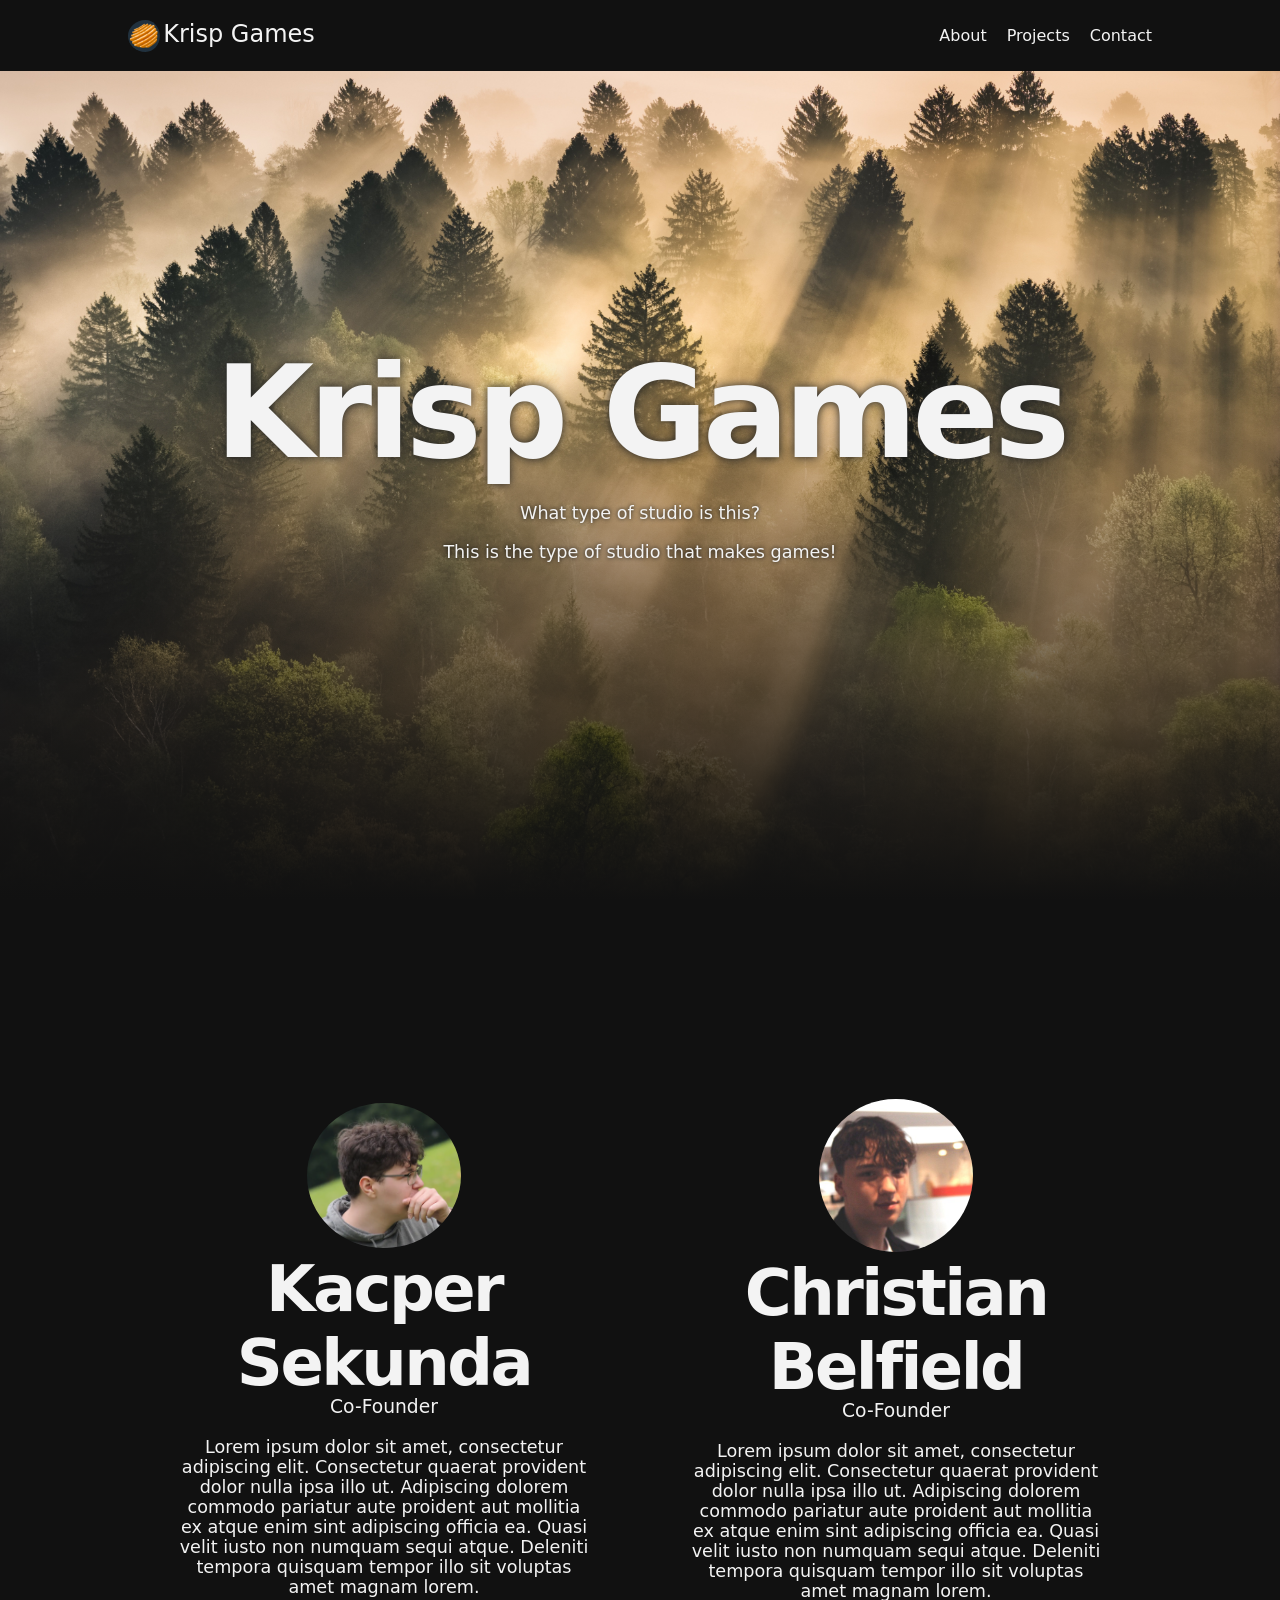
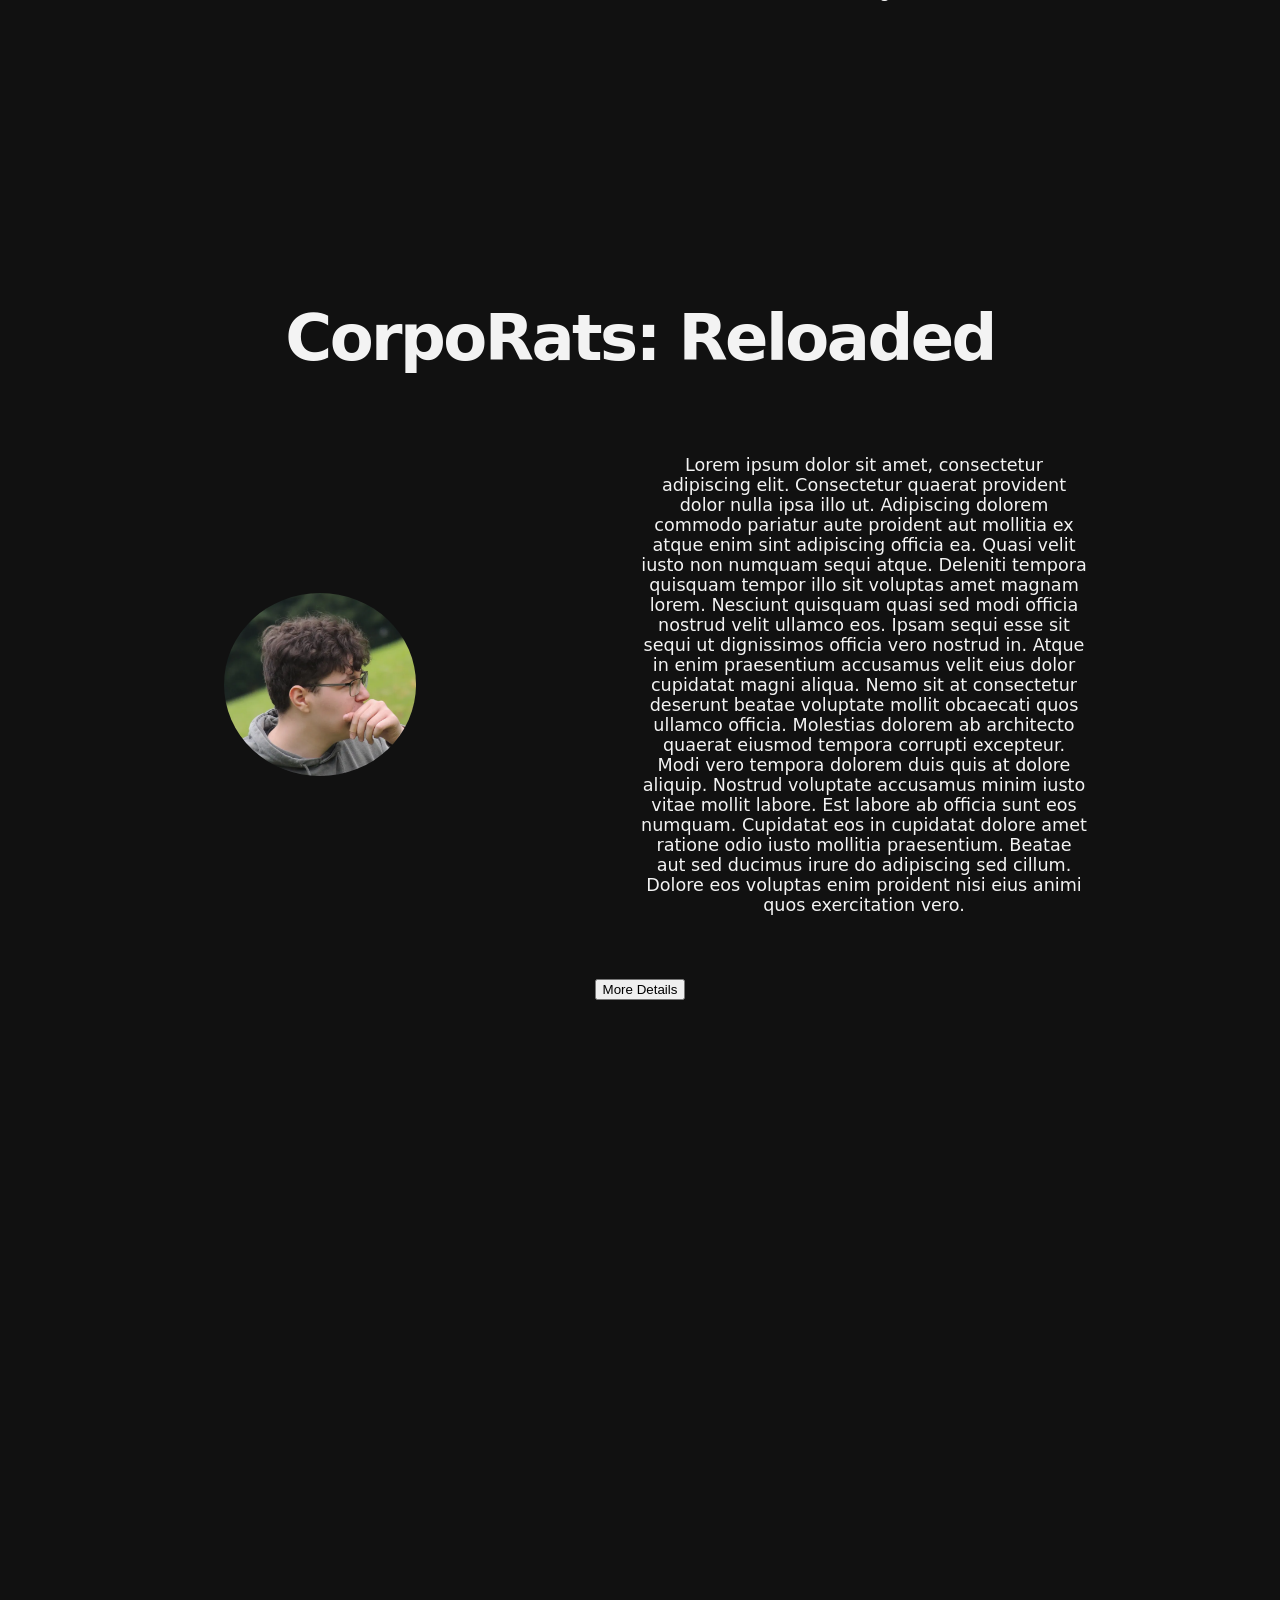
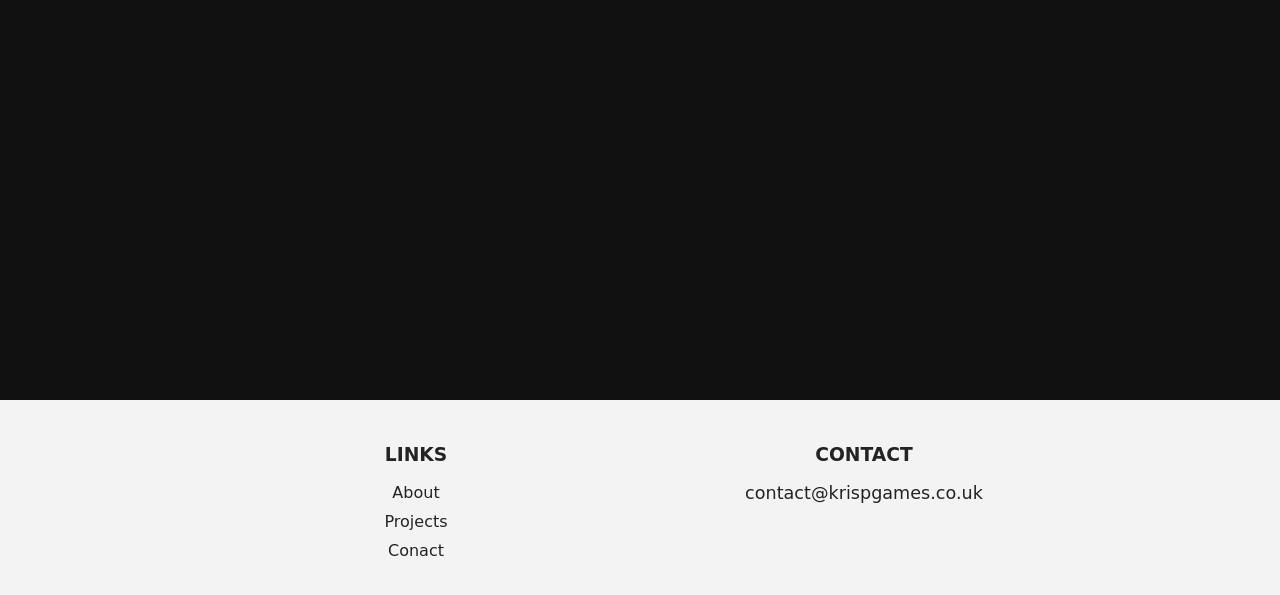
==== index.html @ e1ce9227 "🐛 - Fixed Filepath on Favicon" ====
<!DOCTYPE html>
<html lang="en">

<!-- HTML Meta Tags -->
<title>Krisp Games - Indie Development Studio</title>


<meta name="description" content="A game development studio aimed at creating enjoyable experiences." />

<!-- Google / Search Engine Tags -->
<meta itemprop="name" content="Krisp Games" />
<meta itemprop="description" content="A game development studio aimed at creating enjoyable experiences." />
<meta itemprop="image" content="https://cdn.discordapp.com/attachments/1484651875147059310/1484651988380553326/Krisp_Games_Logo_Temp.png?ex=6a0c2129&amp;is=6a0acfa9&amp;hm=bf8846d809cc3dc956933c1cae56071e1037186874f961e60ea68ca90434..." />

<!-- Facebook Meta Tags -->
<meta property="og:url" content="https://www.krispgames.co.uk/" />
<meta property="og:type" content="website" />
<meta property="og:title" content="Krisp Games" />
<meta property="og:description" content="A game development studio aimed at creating enjoyable experiences." />
<meta property="og:image" content="https://cdn.discordapp.com/attachments/1484651875147059310/1484651988380553326/Krisp_Games_Logo_Temp.png?ex=6a0c2129&amp;is=6a0acfa9&amp;hm=bf8846d809cc3dc956933c1cae56071e1037186874f961e60ea68ca90434..." />

<!-- Twitter Meta Tags -->
<meta name="twitter:card" content="summary_large_image" />
<meta name="twitter:title" content="Krisp Games" />
<meta name="twitter:description" content="A game development studio aimed at creating enjoyable experiences." />
<meta name="twitter:image" content="https://cdn.discordapp.com/attachments/1484651875147059310/1484651988380553326/Krisp_Games_Logo_Temp.png?ex=6a0c2129&amp;is=6a0acfa9&amp;hm=bf8846d809cc3dc956933c1cae56071e1037186874f961e60ea68ca90434..." />

  <head>

    <link rel="icon" type="image/png" href="assets\Krisp_Games_Logo_Temp.png" sizes="96x96"/>
    <link rel="icon" type="image/svg+xml" href="assets\Krisp_Games_Logo_Temp.png"/>
    <link rel="shortcut icon" href="assets\Krisp_Games_Logo_Temp.png"/>
    <link rel="apple-touch-icon" sizes="180x180" href="assets\Krisp_Games_Logo_Temp.png"/>
    <meta name="apple-mobile-web-app-title" content="Krisp"/>
    <link rel="manifest" href="assets\Krisp_Games_Logo_Temp.png"/>

    <meta charset="UTF-8" />
    <meta name="viewport" content="width=device-width, initial-scale=1.0" />
    <link rel="stylesheet" href="style.css"/>
    <link rel="stylesheet" href="https://cdnjs.cloudflare.com/ajax/libs/font-awesome/6.5.0/css/all.min.css">
  </head>
  <body>
    <nav id="navigation">
      <div class="nav-title">
        <img class="nav-image" src="assets\Krisp_Games_Logo_Temp.png" alt="Krisp Games Logo">
        <a href="#home">Krisp Games</a>
      </div>
      <ul class="nav-links">
        <li><a href="#about">About</a></li>
        <li><a href="#projects">Projects</a></li>
        <li><a href="#contact">Contact</a></li>
      </ul>
    </nav>
    <section id="home">
      <h1 class="home-title-text">Krisp Games</h1>
      <p class="home-text-p1">What type of studio is this?</p>
      <br>
      <p class="home-text-p1">This is the type of studio that makes games!</p>
    </section>
    <section id="about">
      <div class="profile">
        <img class="profile-image" src="assets\ks-profile-picture.png" alt="Headshot of Kacper Sekunda">
        <h1>Kacper Sekunda</h1>
        <h3 class="role-text">Co-Founder</h3>
        <p class="profile-desc">Lorem ipsum dolor sit amet, consectetur adipiscing elit. Consectetur quaerat provident dolor nulla ipsa illo ut. Adipiscing dolorem commodo pariatur aute proident aut mollitia ex atque enim sint adipiscing officia ea. Quasi velit iusto non numquam sequi atque. Deleniti tempora quisquam tempor illo sit voluptas amet magnam lorem.</p>
      </div>
      <div class="profile">
        <img class="profile-image" src="assets\cb-profile-picture.jpeg" alt="Headshot of Christian Belfield">
        <h1>Christian Belfield</h1>
        <h3 class="role-text">Co-Founder</h3>
        <p class="profile-desc">Lorem ipsum dolor sit amet, consectetur adipiscing elit. Consectetur quaerat provident dolor nulla ipsa illo ut. Adipiscing dolorem commodo pariatur aute proident aut mollitia ex atque enim sint adipiscing officia ea. Quasi velit iusto non numquam sequi atque. Deleniti tempora quisquam tempor illo sit voluptas amet magnam lorem.</p>
      </div>
    </section>
    <section id="projects">
      <div class="project-container">
        <h1 class="project-title">CorpoRats: Reloaded</h1>
              <div class="project-grid">
                <img class="project-image" src="assets\ks-profile-picture.png" alt="A depicted game image of 'Corpo-Rats'">
                <p class="project-desc">Lorem ipsum dolor sit amet, consectetur adipiscing elit. Consectetur quaerat provident dolor nulla ipsa illo ut. Adipiscing dolorem commodo pariatur aute proident aut mollitia ex atque enim sint adipiscing officia ea. Quasi velit iusto non numquam sequi atque. Deleniti tempora quisquam tempor illo sit voluptas amet magnam lorem.

        Nesciunt quisquam quasi sed modi officia nostrud velit ullamco eos. Ipsam sequi esse sit sequi ut dignissimos officia vero nostrud in. Atque in enim praesentium accusamus velit eius dolor cupidatat magni aliqua. Nemo sit at consectetur deserunt beatae voluptate mollit obcaecati quos ullamco officia. Molestias dolorem ab architecto quaerat eiusmod tempora corrupti excepteur. Modi vero tempora dolorem duis quis at dolore aliquip.

        Nostrud voluptate accusamus minim iusto vitae mollit labore. Est labore ab officia sunt eos numquam. Cupidatat eos in cupidatat dolore amet ratione odio iusto mollitia praesentium. Beatae aut sed ducimus irure do adipiscing sed cillum. Dolore eos voluptas enim proident nisi eius animi quos exercitation vero.</p>
              </div>
              <button class="project-button" onclick="location.href='/projects/Corpo-Rats'">More Details</button>
      </div>
      
    </section>
    <section id="contact">

    </section>

    <div id="footer"></div>
    <script>
      fetch('/modules/footer.html')
        .then(r => r.text())
        .then(d => document.getElementById('footer').innerHTML = d);
    </script>

  </body>
</html>
---- style.css ----
:root {
    --main: #111111;
    --secondary: #f3f3f3;
    --accent: #ffb000;
}

html{
    scroll-behavior: smooth;
}

body 
{
    margin: 0;
    min-height: 100vh;
    display: flex;
    flex-direction: column;
    align-items: center;
    justify-content: center;
    background: var(--main);
    color: var(--secondary);
    font-family: Inter, system-ui, sans-serif;
    text-align: center;
}

h1 
{
    margin: 0 0 16px;
    font-size: clamp(2.5rem, 5vw, 4rem);
    letter-spacing: -0.04em;
    color: var(--secondary);
}

.role-text
{
    margin: -20px 0 20px;
    font-weight: 500;
}
      
p 
{
    margin: 0;
    font-size: 1.1rem;
    color: var(--secondary);
}

/* --------- NAVIGATION --------- */

#navigation {
    position: fixed;
    top: 0;
    padding: 2rem;
    width: 100%;
    background-color: var(--main);
    display: flex;
    justify-content: space-between;
    align-items: center;
    padding: 10px 20px;
}

.nav-image {
    width: 2rem;
    align-self: center;
    justify-self: center;
    padding-right: .2rem;
    border-radius: 100%;
}

.nav-title {
    display: flex;
    font-size: 1.5rem;
    padding-left: 10%;
}

.nav-links {
    list-style: none;
    display: flex;
    gap: 20px;
    padding-right: 10%;
}

a
{
    color: var(--secondary);
    text-decoration: none;
    text-decoration-color: var(--low-text);
}

/* --------- Home --------- */

#home {
    display: flex;
    height: 100vh;
    width: 100%;
    align-items: center;
    justify-content: center;
    flex-direction: column;
    background-image: linear-gradient(to bottom, transparent 40%, var(--main) 100%),
        url('assets/ninalozej-forest-10273244.jpg');;
    background-size: cover;
    background-position: center;
}

.home-title-text {
    width: fit-content;
    height: fit-content;
    font-size: 8rem;
    text-shadow: 0px 0px 10px #232323;
}

.home-text-p1 {
    width: fit-content;
    height: fit-content;
    text-shadow: 0px 0px 4px #111111;
}

/* --------- About --------- */

#about {
    display: grid;
    height: 100vh;
    width: 80%;
    align-items: center;
    justify-content: center;
    grid-template-columns: repeat(2, 1fr);
}

.profile {
    padding: 0%;
}

.profile-image {
    width: 30%;
    border-radius: 100%;
}

.profile-desc {
    width: 80%;
    padding-left: 10%;
}

/* --------- Projects --------- */

#projects {
    display: flex;
    height: 100vh;
    width: 100%;
    align-items: center;
    justify-content: center;
    flex-direction: column;
}

.project-container {

}

.project-title {
    padding-top: 10%;
    padding-top: 0;
}

.project-grid {
    display: grid;
    align-items: center;
    justify-content: center;
    grid-template-columns: repeat(2, 1fr);
    padding-top: 4rem;
    padding-bottom: 4rem;
}

.project-image {
    width: 30%;
    border-radius: 100%;
    align-self: center;
    justify-self: center;
}

.project-desc {
    align-self: center;
    justify-self: center;
    padding-right: 30%;
}

.project-button {
    
}

/* --------- Contact --------- */

#contact {
    display: flex;
    height: 100vh;
    width: 100%;
    align-items: center;
    justify-content: center;
    flex-direction: column;
}


/* --------- Footer --------- */

.footer {
    width: 100vw;
    padding: 25px 15%;
    background-color: #f3f3f3;
    color: #232323;
    display: flex;
    box-sizing: border-box;
    text-align: center;
    align-self: stretch;
    
}

.footer div{

    flex: 1;
    text-align: center;
}

.footer div p{
    color:#232323;
 
}

.footer div a{
    color:#232323;
    display: block;
    text-decoration: none;
    margin-bottom: 10px;
}
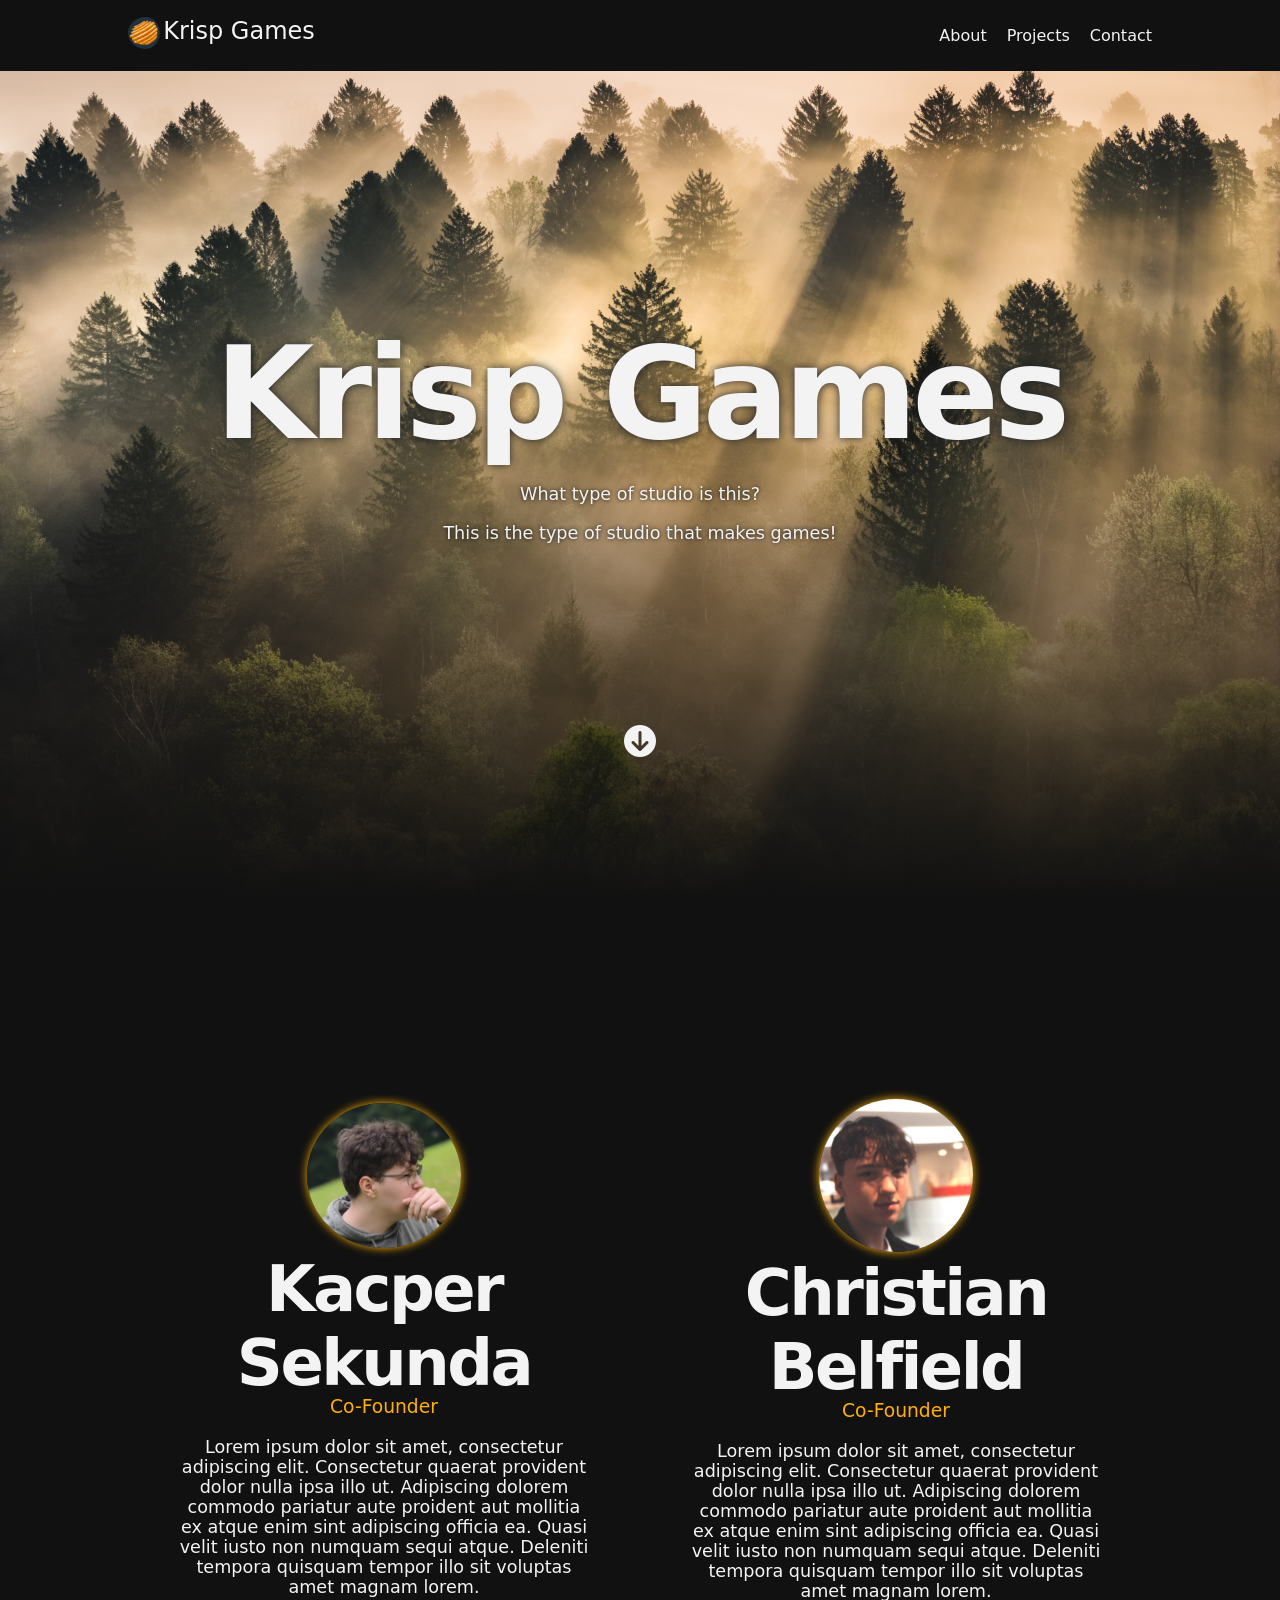
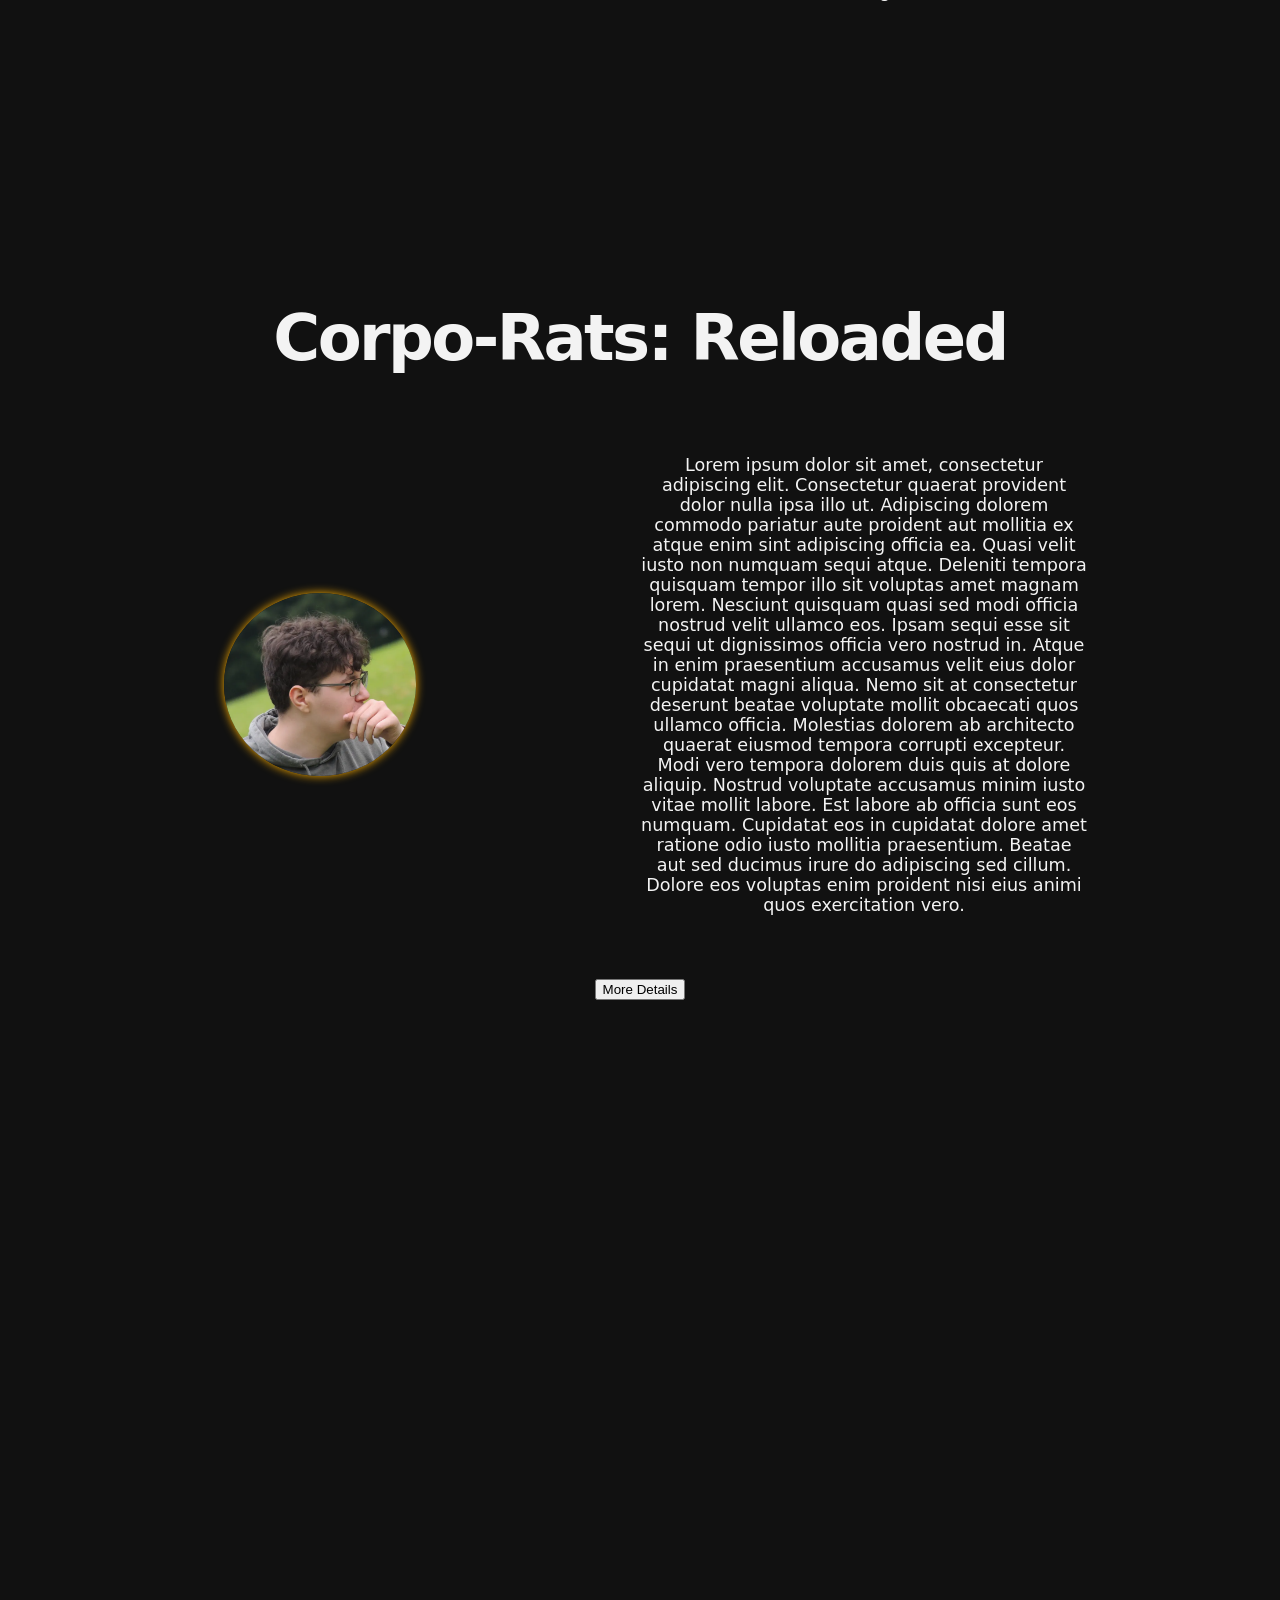
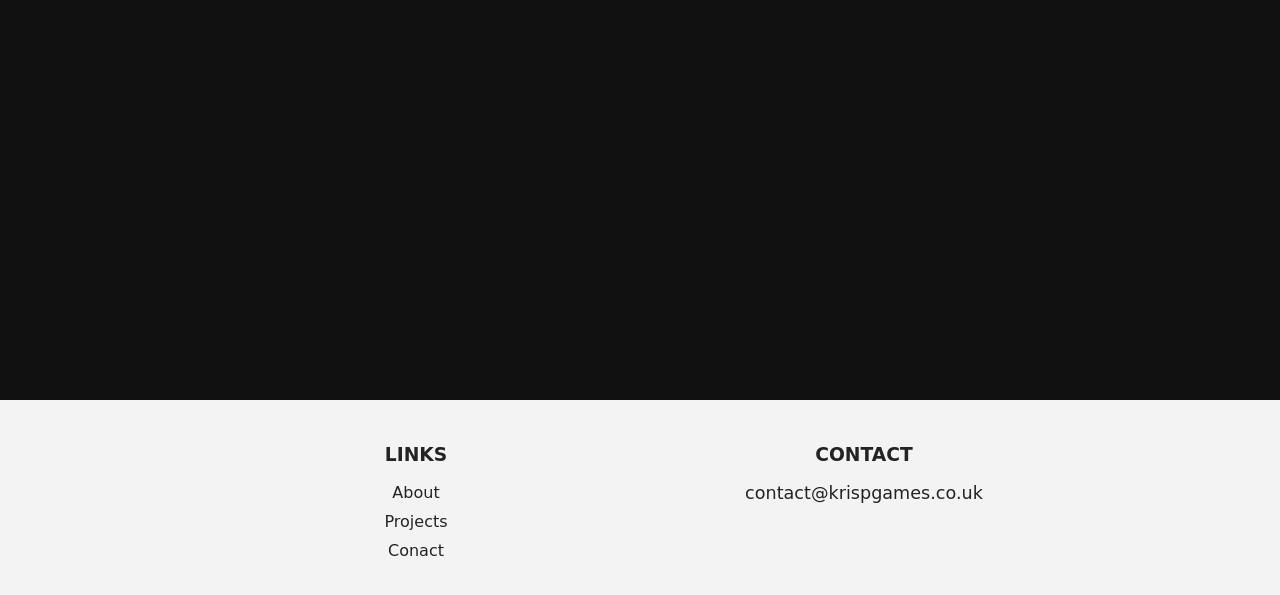
==== commit 06c1ad85: "📜- Added mobile accessibility" ====
--- a/index.html
+++ b/index.html
@@ -42,8 +42,8 @@
   <body>
     <nav id="navigation">
       <div class="nav-title">
-        <img class="nav-image" src="assets\Krisp_Games_Logo_Temp.png" alt="Krisp Games Logo">
-        <a href="#home">Krisp Games</a>
+        <a class="nav-image" href="#home"><img class="nav-image" src="assets\Krisp_Games_Logo_Temp.png" alt="Krisp Games Logo"></a>
+        <a class="nav-title-text" href="#home">Krisp Games</a>
       </div>
       <ul class="nav-links">
         <li><a href="#about">About</a></li>
@@ -56,6 +56,7 @@
       <p class="home-text-p1">What type of studio is this?</p>
       <br>
       <p class="home-text-p1">This is the type of studio that makes games!</p>
+      <a class="home-arrow" href="#about"><i class="fa-solid fa-circle-arrow-down"></i></a>
     </section>
     <section id="about">
       <div class="profile">
@@ -73,7 +74,7 @@
     </section>
     <section id="projects">
       <div class="project-container">
-        <h1 class="project-title">CorpoRats: Reloaded</h1>
+        <h1 class="project-title">Corpo-Rats: Reloaded</h1>
               <div class="project-grid">
                 <img class="project-image" src="assets\ks-profile-picture.png" alt="A depicted game image of 'Corpo-Rats'">
                 <p class="project-desc">Lorem ipsum dolor sit amet, consectetur adipiscing elit. Consectetur quaerat provident dolor nulla ipsa illo ut. Adipiscing dolorem commodo pariatur aute proident aut mollitia ex atque enim sint adipiscing officia ea. Quasi velit iusto non numquam sequi atque. Deleniti tempora quisquam tempor illo sit voluptas amet magnam lorem.
--- a/style.css
+++ b/style.css
@@ -29,12 +29,6 @@
     font-size: clamp(2.5rem, 5vw, 4rem);
     letter-spacing: -0.04em;
     color: var(--secondary);
-}
-
-.role-text
-{
-    margin: -20px 0 20px;
-    font-weight: 500;
 }
       
 p 
@@ -114,6 +108,12 @@
     text-shadow: 0px 0px 4px #111111;
 }
 
+.home-arrow {
+    font-size: 2rem;
+    position: relative;
+    bottom: -20%;
+}
+
 /* --------- About --------- */
 
 #about {
@@ -132,11 +132,19 @@
 .profile-image {
     width: 30%;
     border-radius: 100%;
+    box-shadow: 0px 0px 10px var(--accent);
 }
 
 .profile-desc {
     width: 80%;
     padding-left: 10%;
+}
+
+.role-text
+{
+    margin: -20px 0 20px;
+    font-weight: 500;
+    color: var(--accent);
 }
 
 /* --------- Projects --------- */
@@ -173,6 +181,7 @@
     border-radius: 100%;
     align-self: center;
     justify-self: center;
+    box-shadow: 0px 0px 10px var(--accent);
 }
 
 .project-desc {
@@ -227,4 +236,58 @@
     display: block;
     text-decoration: none;
     margin-bottom: 10px;
+}
+
+/* --------- Media Queries --------- */ 
+
+@media (max-width: 768px) {
+
+.nav-title {
+    font-size: 1rem;
+}
+
+.home-title-text {
+    width: 80%;
+    font-size: 3rem;
+}
+
+.home-text-p1 {
+    font-size: .8rem;
+}
+
+#about {
+    width: 90%;
+}
+
+.profile-desc {
+    font-size: smaller;
+}
+
+.project-grid {
+    grid-template-columns: repeat(1, 2fr);
+    padding-top: 3rem;
+}
+
+.project-desc {
+    padding-top: 2rem;
+    max-height: 80vh;
+    font-size: smaller;
+    padding-right: 0%;
+    width: 80%;
+}
+
+.project-image {
+    align-items: self-start;
+}
+
+.project-title {
+    width: 90%;
+    font-size: 2rem;
+    padding: 5%;
+}
+
+.nav-title-text {
+    font-size: 0;
+}
+
 }
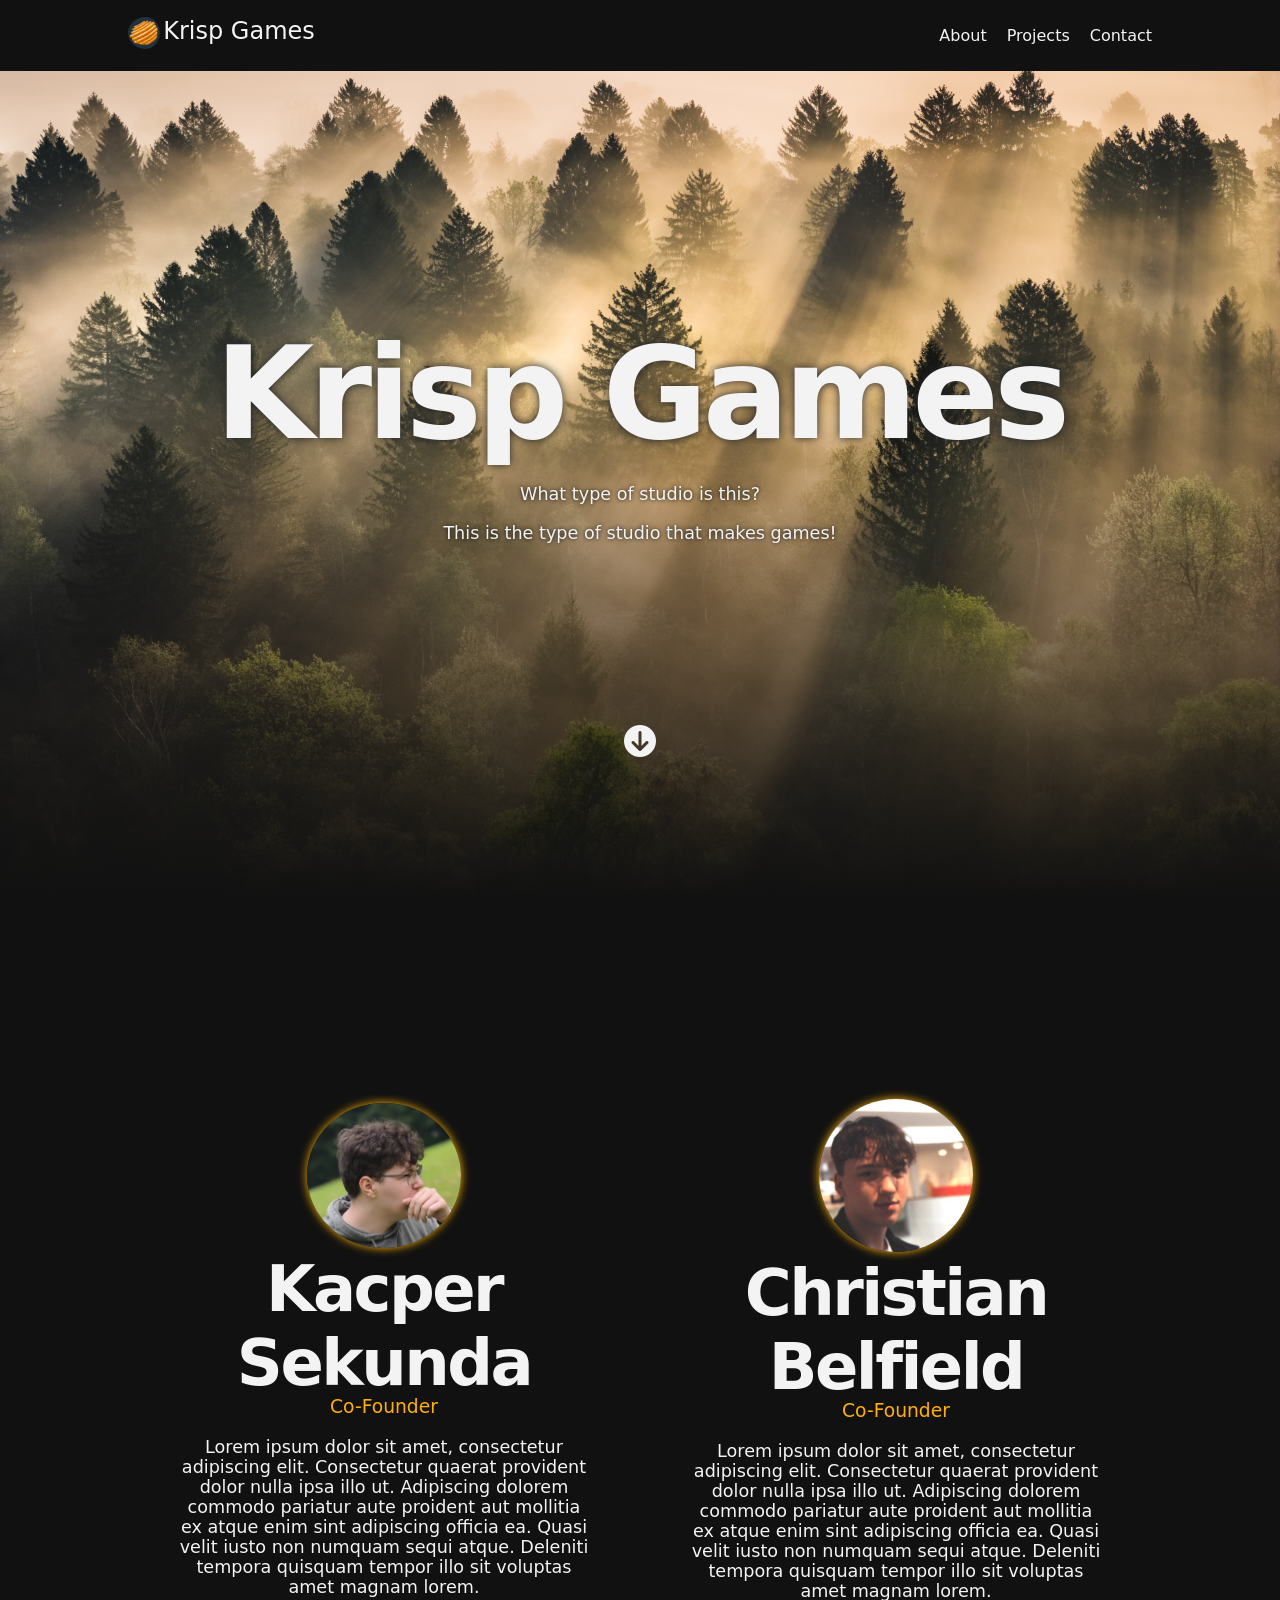
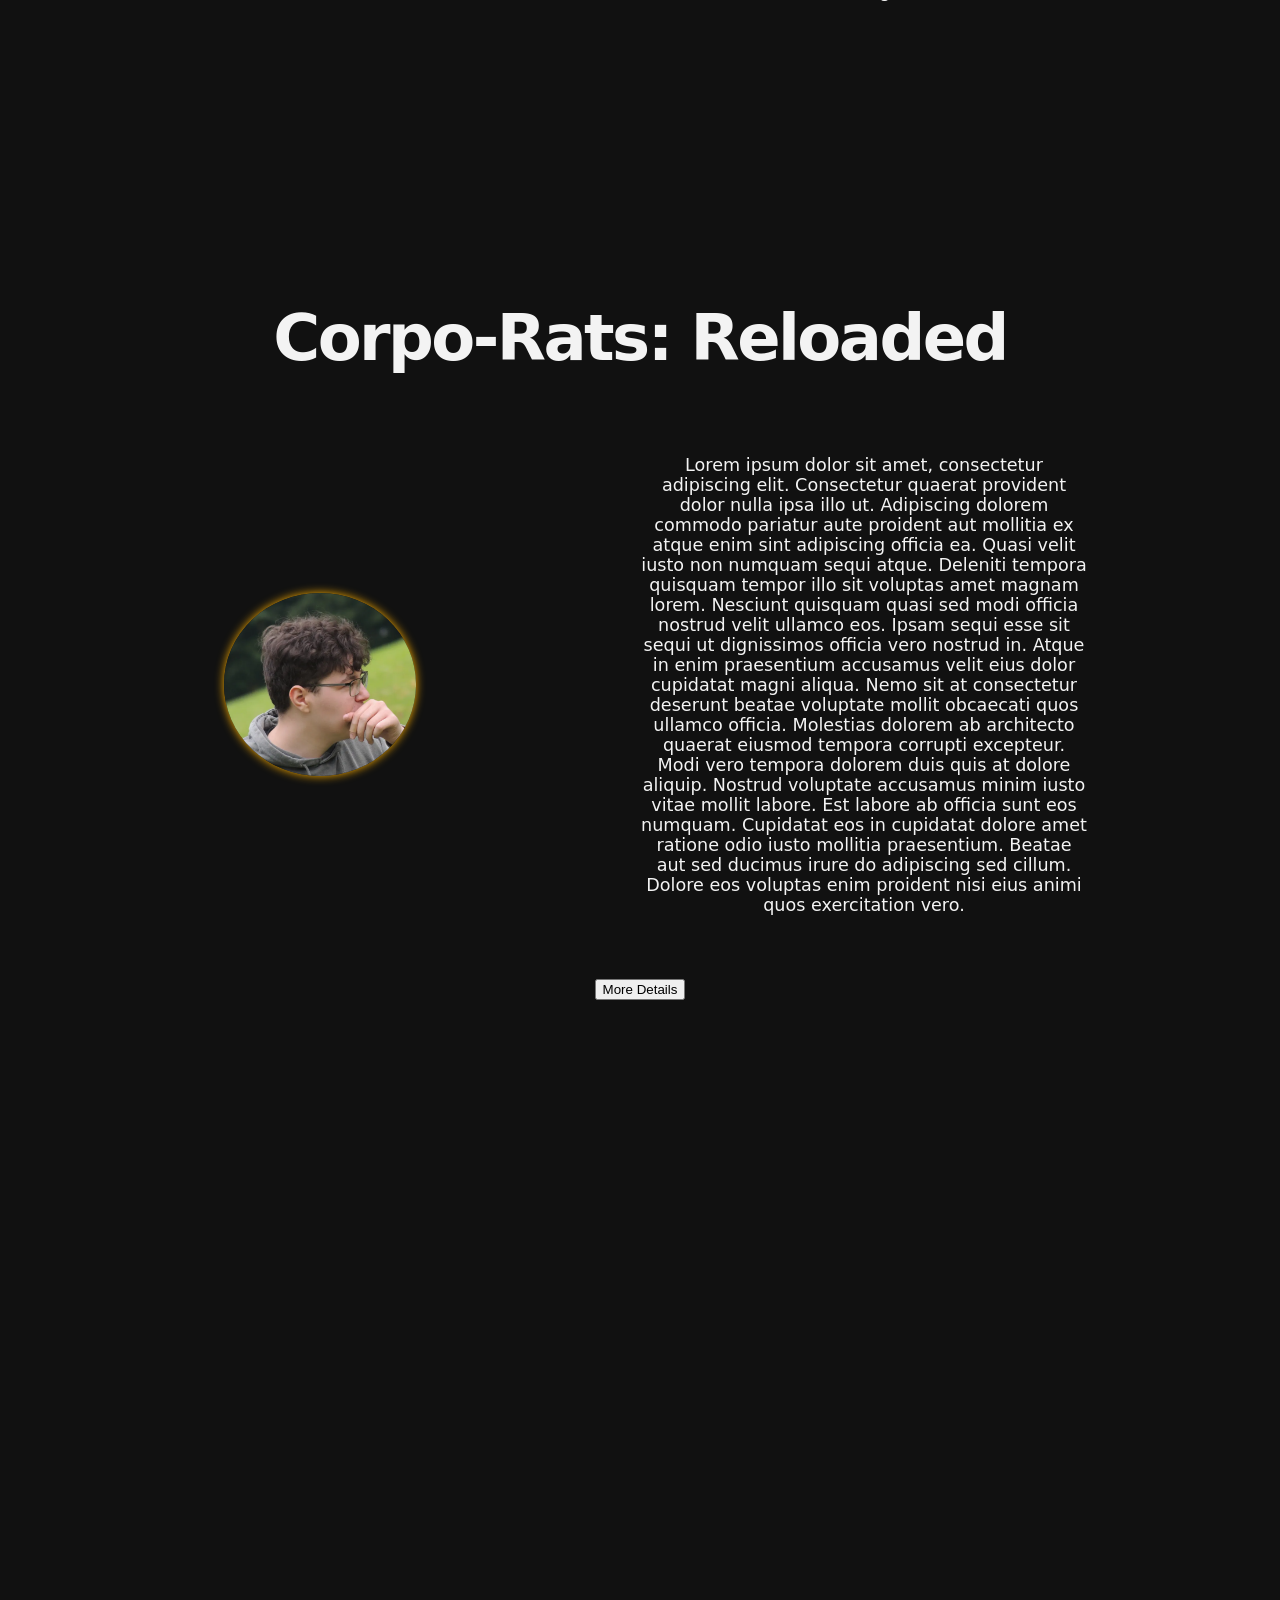
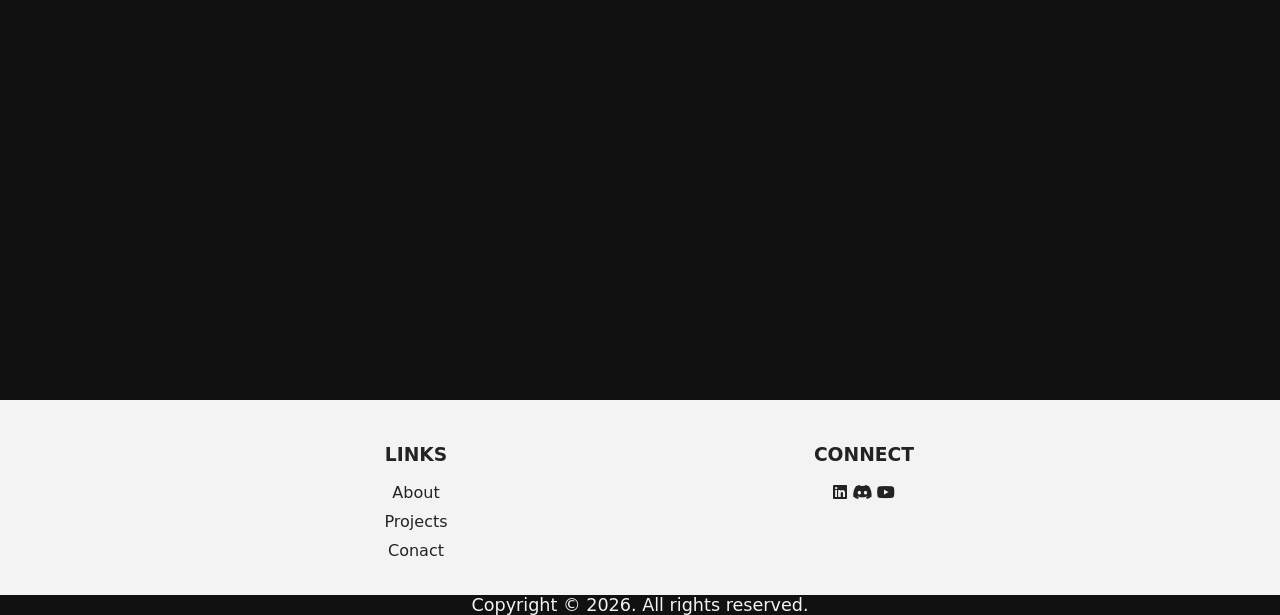
==== commit 5b11007e: "📜- Removed a bunch of h1's" ====
--- a/index.html
+++ b/index.html
@@ -61,20 +61,20 @@
     <section id="about">
       <div class="profile">
         <img class="profile-image" src="assets\ks-profile-picture.png" alt="Headshot of Kacper Sekunda">
-        <h1>Kacper Sekunda</h1>
+        <h2>Kacper Sekunda</h2>
         <h3 class="role-text">Co-Founder</h3>
         <p class="profile-desc">Lorem ipsum dolor sit amet, consectetur adipiscing elit. Consectetur quaerat provident dolor nulla ipsa illo ut. Adipiscing dolorem commodo pariatur aute proident aut mollitia ex atque enim sint adipiscing officia ea. Quasi velit iusto non numquam sequi atque. Deleniti tempora quisquam tempor illo sit voluptas amet magnam lorem.</p>
       </div>
       <div class="profile">
         <img class="profile-image" src="assets\cb-profile-picture.jpeg" alt="Headshot of Christian Belfield">
-        <h1>Christian Belfield</h1>
+        <h2>Christian Belfield</h2>
         <h3 class="role-text">Co-Founder</h3>
         <p class="profile-desc">Lorem ipsum dolor sit amet, consectetur adipiscing elit. Consectetur quaerat provident dolor nulla ipsa illo ut. Adipiscing dolorem commodo pariatur aute proident aut mollitia ex atque enim sint adipiscing officia ea. Quasi velit iusto non numquam sequi atque. Deleniti tempora quisquam tempor illo sit voluptas amet magnam lorem.</p>
       </div>
     </section>
     <section id="projects">
       <div class="project-container">
-        <h1 class="project-title">Corpo-Rats: Reloaded</h1>
+        <h2 class="project-title">Corpo-Rats: Reloaded</h2>
               <div class="project-grid">
                 <img class="project-image" src="assets\ks-profile-picture.png" alt="A depicted game image of 'Corpo-Rats'">
                 <p class="project-desc">Lorem ipsum dolor sit amet, consectetur adipiscing elit. Consectetur quaerat provident dolor nulla ipsa illo ut. Adipiscing dolorem commodo pariatur aute proident aut mollitia ex atque enim sint adipiscing officia ea. Quasi velit iusto non numquam sequi atque. Deleniti tempora quisquam tempor illo sit voluptas amet magnam lorem.
--- a/style.css
+++ b/style.css
@@ -25,6 +25,13 @@
 
 h1 
 {
+    margin: 0 0 16px;
+    font-size: clamp(2.5rem, 5vw, 4rem);
+    letter-spacing: -0.04em;
+    color: var(--secondary);
+}
+
+h2 {
     margin: 0 0 16px;
     font-size: clamp(2.5rem, 5vw, 4rem);
     letter-spacing: -0.04em;
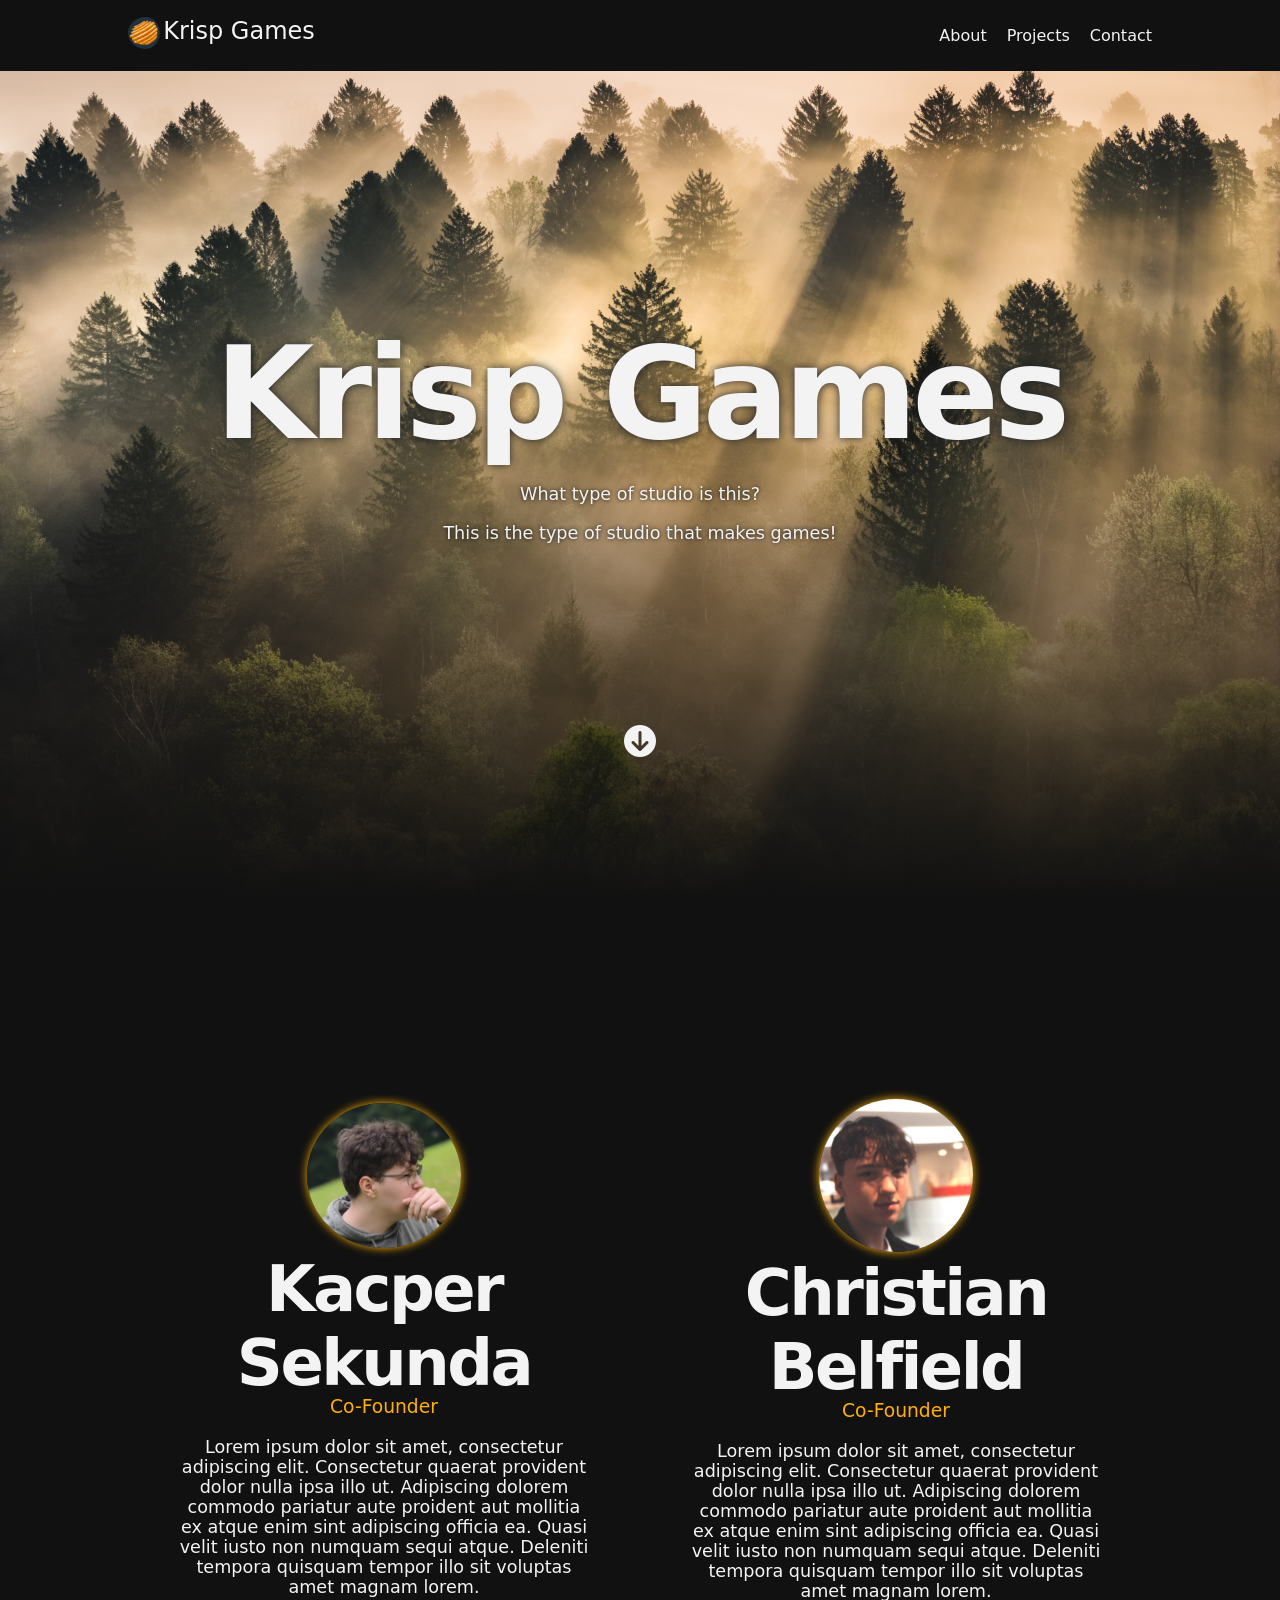
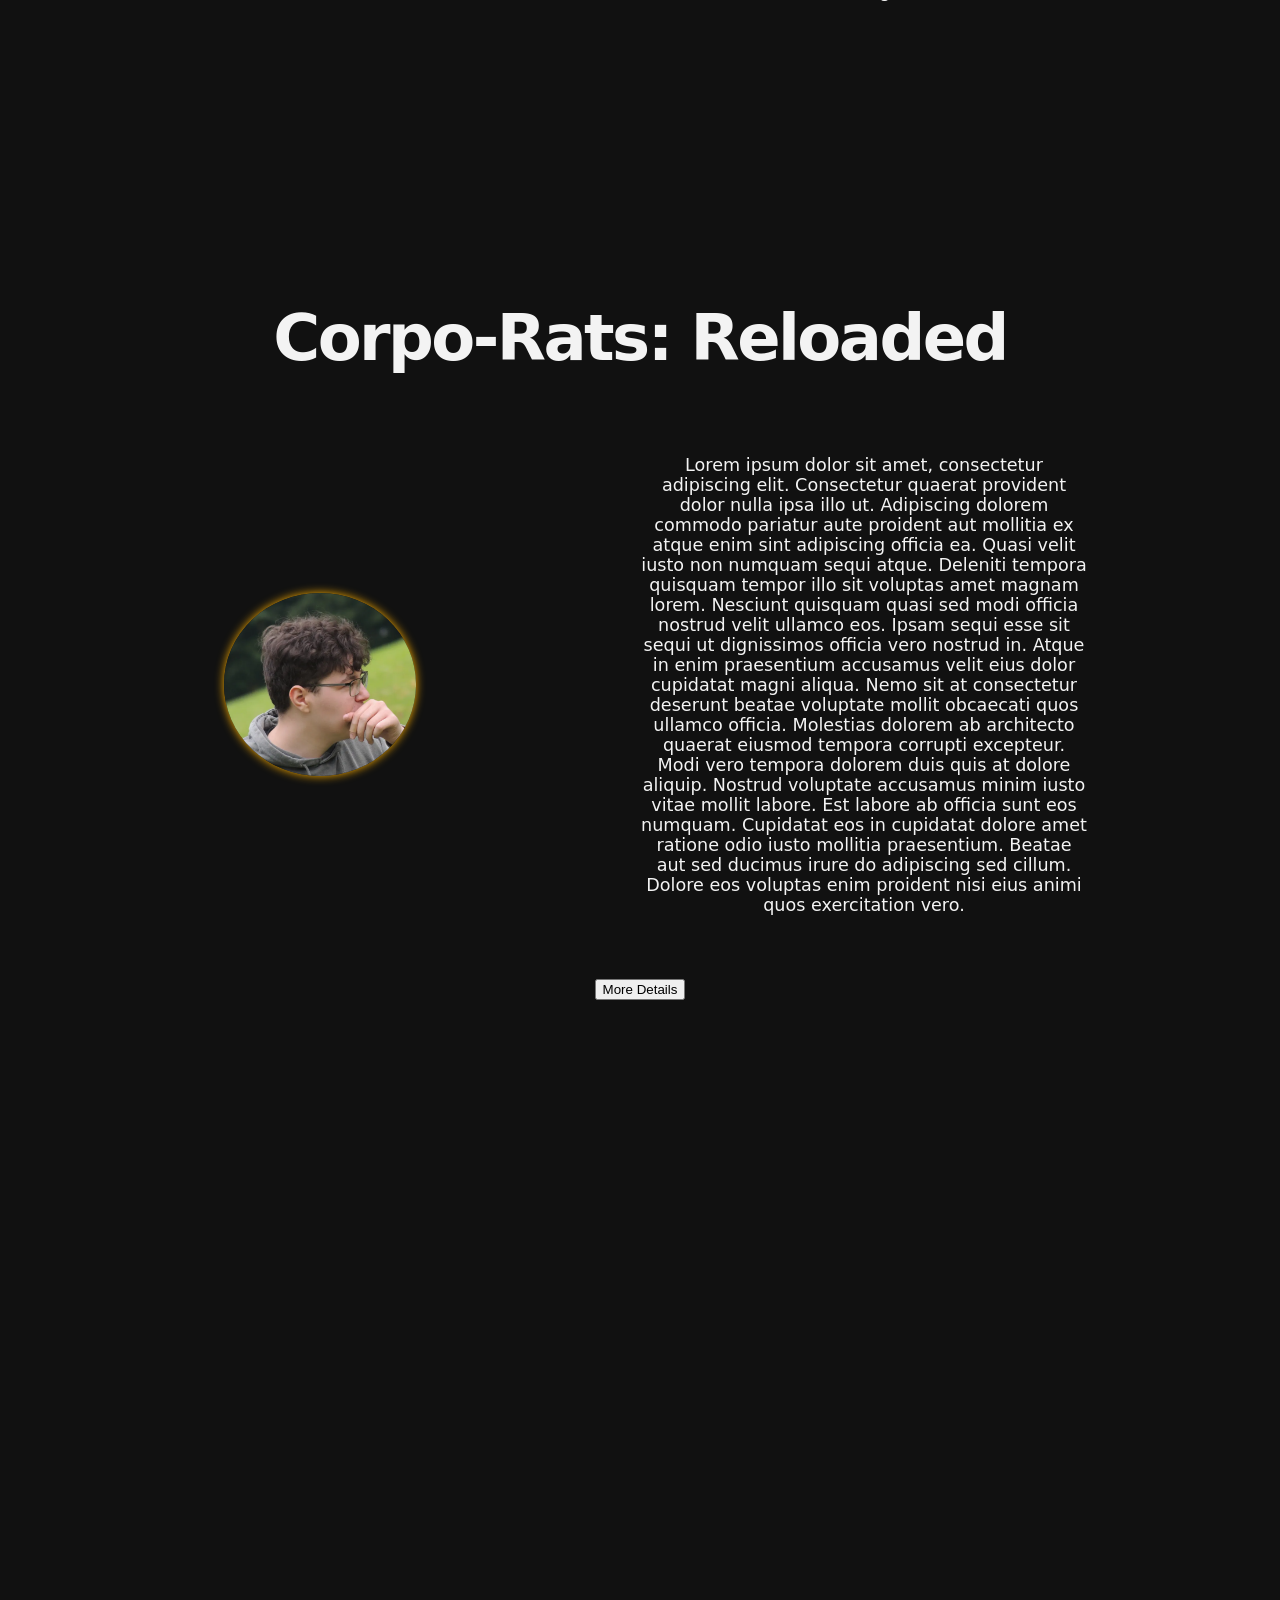
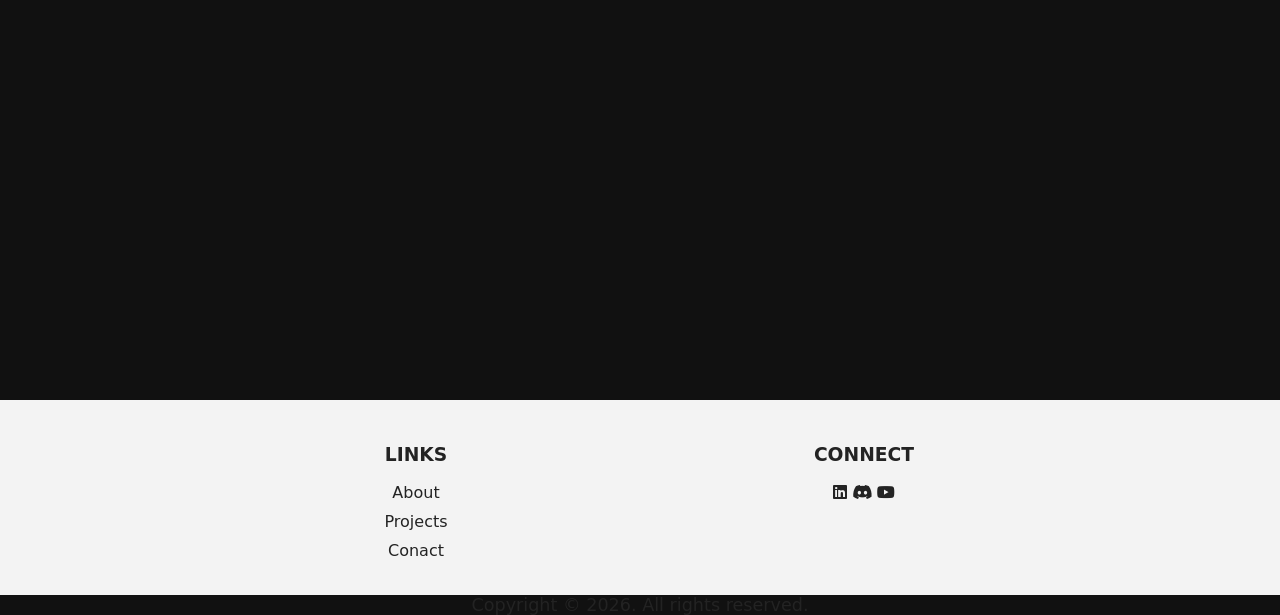
==== commit 60370e29: "🐛 📜 - Fixed the meta description to be longer, added canonical tags" ====
--- a/index.html
+++ b/index.html
@@ -3,28 +3,6 @@
 
 <!-- HTML Meta Tags -->
 <title>Krisp Games - Indie Development Studio</title>
-
-
-<meta name="description" content="A game development studio aimed at creating enjoyable experiences." />
-
-<!-- Google / Search Engine Tags -->
-<meta itemprop="name" content="Krisp Games" />
-<meta itemprop="description" content="A game development studio aimed at creating enjoyable experiences." />
-<meta itemprop="image" content="https://cdn.discordapp.com/attachments/1484651875147059310/1484651988380553326/Krisp_Games_Logo_Temp.png?ex=6a0c2129&amp;is=6a0acfa9&amp;hm=bf8846d809cc3dc956933c1cae56071e1037186874f961e60ea68ca90434..." />
-
-<!-- Facebook Meta Tags -->
-<meta property="og:url" content="https://www.krispgames.co.uk/" />
-<meta property="og:type" content="website" />
-<meta property="og:title" content="Krisp Games" />
-<meta property="og:description" content="A game development studio aimed at creating enjoyable experiences." />
-<meta property="og:image" content="https://cdn.discordapp.com/attachments/1484651875147059310/1484651988380553326/Krisp_Games_Logo_Temp.png?ex=6a0c2129&amp;is=6a0acfa9&amp;hm=bf8846d809cc3dc956933c1cae56071e1037186874f961e60ea68ca90434..." />
-
-<!-- Twitter Meta Tags -->
-<meta name="twitter:card" content="summary_large_image" />
-<meta name="twitter:title" content="Krisp Games" />
-<meta name="twitter:description" content="A game development studio aimed at creating enjoyable experiences." />
-<meta name="twitter:image" content="https://cdn.discordapp.com/attachments/1484651875147059310/1484651988380553326/Krisp_Games_Logo_Temp.png?ex=6a0c2129&amp;is=6a0acfa9&amp;hm=bf8846d809cc3dc956933c1cae56071e1037186874f961e60ea68ca90434..." />
-
   <head>
 
     <link rel="icon" type="image/png" href="assets\Krisp_Games_Logo_Temp.png" sizes="96x96"/>
@@ -38,6 +16,31 @@
     <meta name="viewport" content="width=device-width, initial-scale=1.0" />
     <link rel="stylesheet" href="style.css"/>
     <link rel="stylesheet" href="https://cdnjs.cloudflare.com/ajax/libs/font-awesome/6.5.0/css/all.min.css">
+
+    <link rel="canonical" href="https://www.krispgames.co.uk/">
+    <link rel="canonical" href="https://www.krispgames.co.uk/projects/Corpo-Rats">
+
+    <meta name="description" content="An Indie game evelopment studio with two co-founder creating their own unique and fun games." />
+
+    <!-- Google / Search Engine Tags -->
+    <meta itemprop="name" content="Krisp Games" />
+    <meta itemprop="description" content="A game development studio aimed at creating enjoyable experiences." />
+    <meta itemprop="image" content="https://cdn.discordapp.com/attachments/1484651875147059310/1484651988380553326/Krisp_Games_Logo_Temp.png?ex=6a0c2129&amp;is=6a0acfa9&amp;hm=bf8846d809cc3dc956933c1cae56071e1037186874f961e60ea68ca90434..." />
+
+    <!-- Facebook Meta Tags -->
+    <meta property="og:url" content="https://www.krispgames.co.uk/" />
+    <meta property="og:type" content="website" />
+    <meta property="og:title" content="Krisp Games" />
+    <meta property="og:description" content="A game development studio aimed at creating enjoyable experiences." />
+    <meta property="og:image" content="https://cdn.discordapp.com/attachments/1484651875147059310/1484651988380553326/Krisp_Games_Logo_Temp.png?ex=6a0c2129&amp;is=6a0acfa9&amp;hm=bf8846d809cc3dc956933c1cae56071e1037186874f961e60ea68ca90434..." />
+
+    <!-- Twitter Meta Tags -->
+    <meta name="twitter:card" content="summary_large_image" />
+    <meta name="twitter:title" content="Krisp Games" />
+    <meta name="twitter:description" content="A game development studio aimed at creating enjoyable experiences." />
+    <meta name="twitter:image" content="https://cdn.discordapp.com/attachments/1484651875147059310/1484651988380553326/Krisp_Games_Logo_Temp.png?ex=6a0c2129&amp;is=6a0acfa9&amp;hm=bf8846d809cc3dc956933c1cae56071e1037186874f961e60ea68ca90434..." />
+
+
   </head>
   <body>
     <nav id="navigation">
--- a/style.css
+++ b/style.css
@@ -262,6 +262,10 @@
     font-size: .8rem;
 }
 
+.home-arrow {
+    font-size: 1.5rem;
+}
+
 #about {
     width: 90%;
 }
@@ -297,4 +301,9 @@
     font-size: 0;
 }
 
-}+}
+
+.copyright-text p{
+    color: #232323;
+}
+
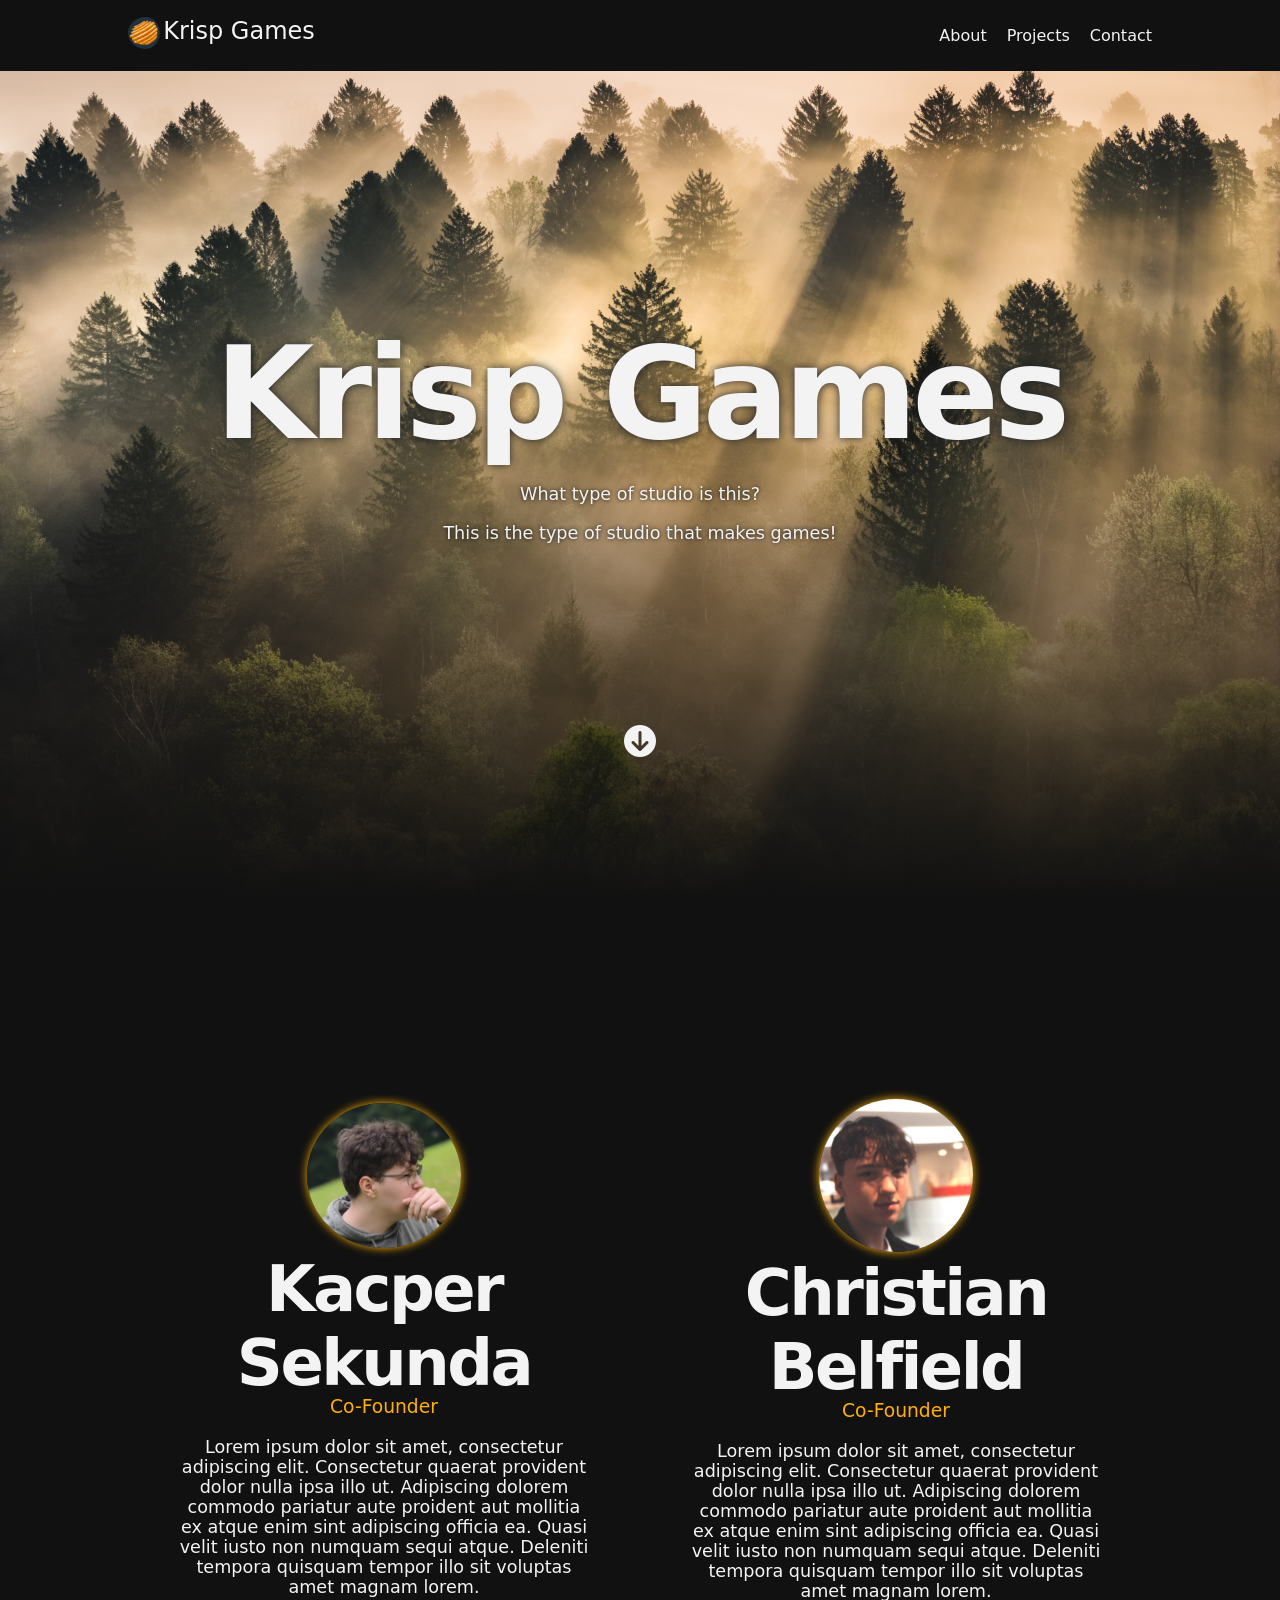
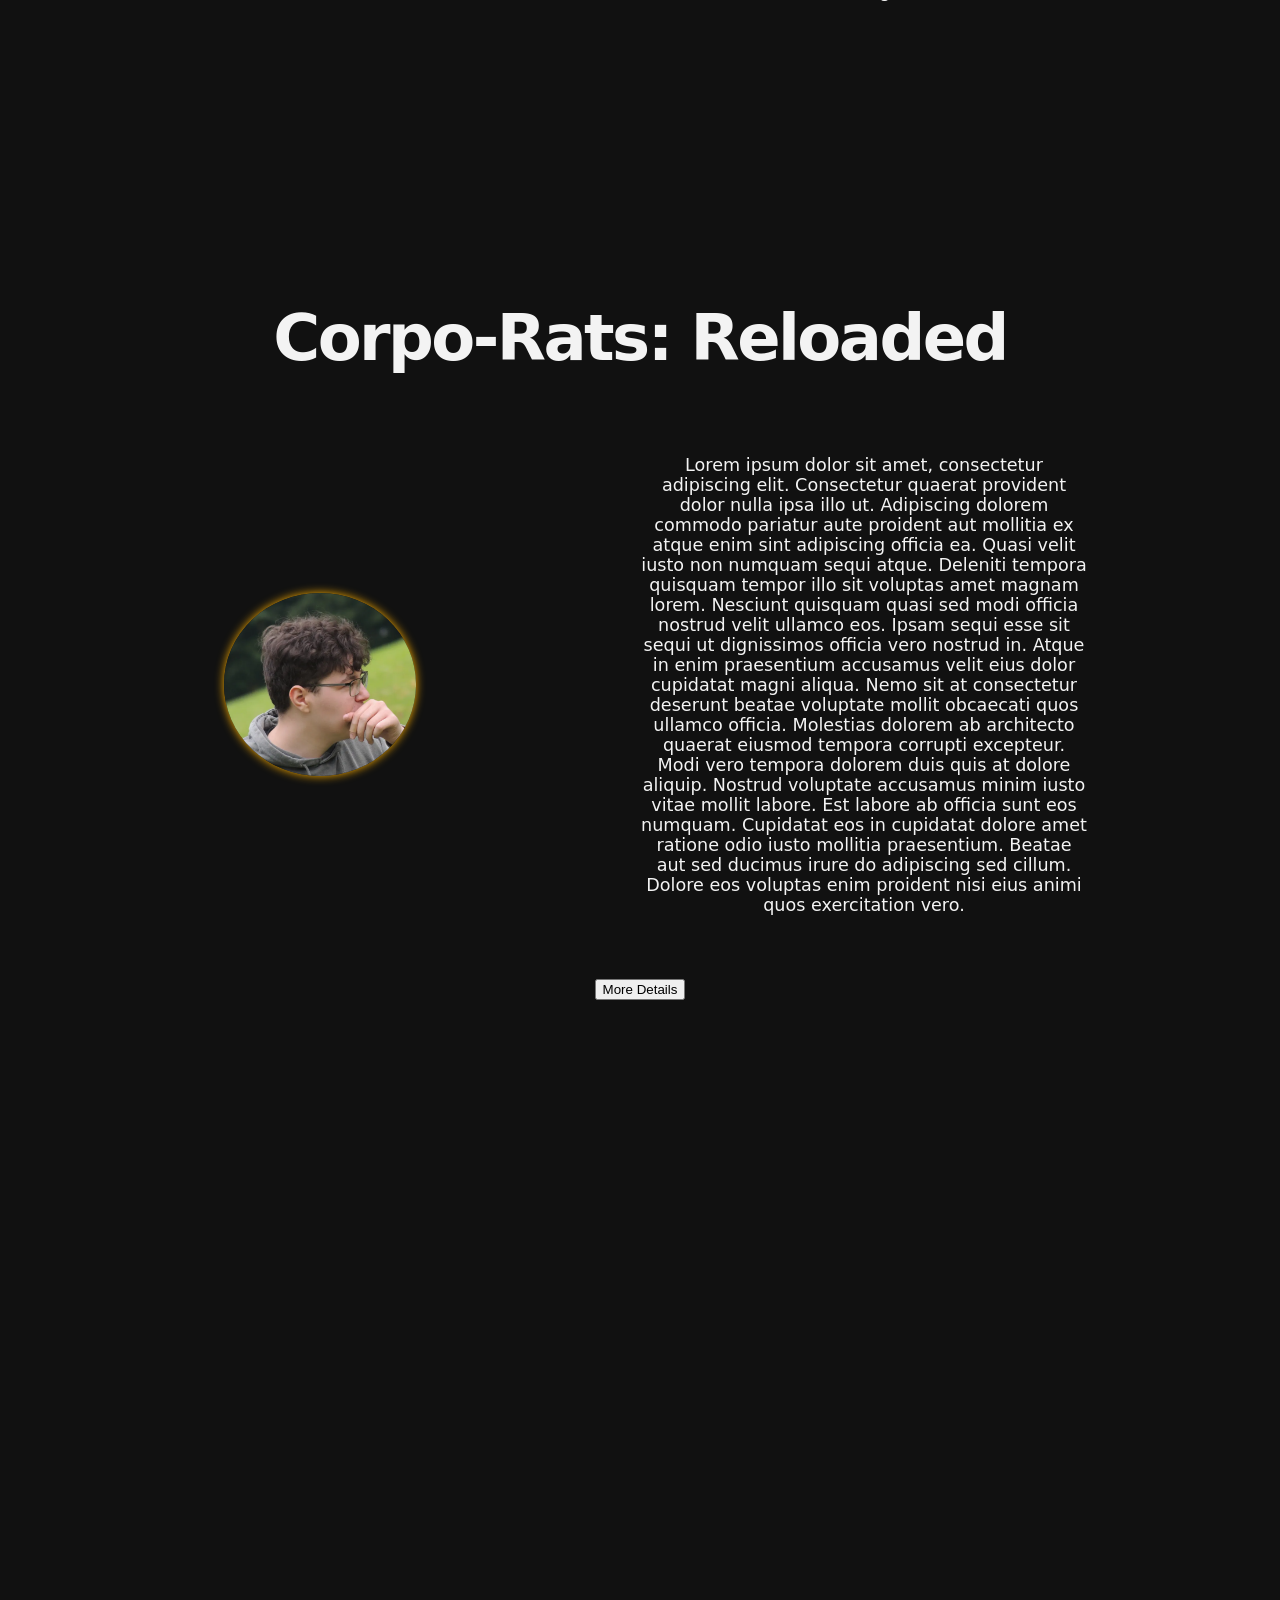
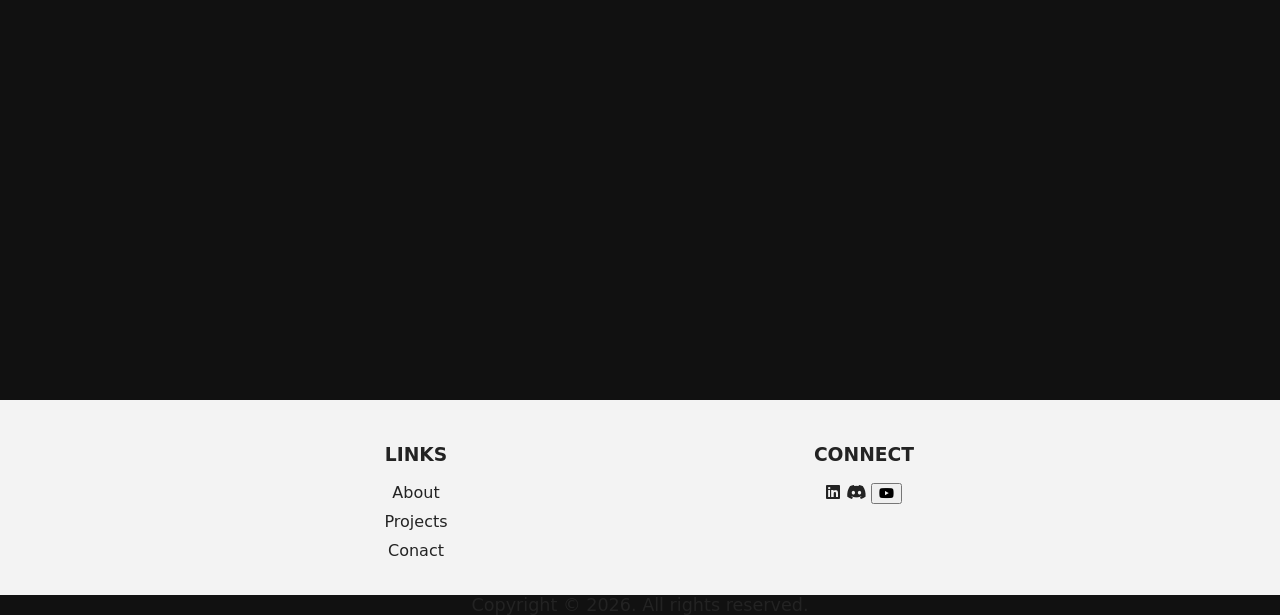
==== commit 873d1bd3: "🐛 - Fixed robots.txt / sitemap.xml and fixed malformed canonical ref" ====
--- a/index.html
+++ b/index.html
@@ -17,8 +17,9 @@
     <link rel="stylesheet" href="style.css"/>
     <link rel="stylesheet" href="https://cdnjs.cloudflare.com/ajax/libs/font-awesome/6.5.0/css/all.min.css">
 
-    <link rel="canonical" href="https://www.krispgames.co.uk/">
-    <link rel="canonical" href="https://www.krispgames.co.uk/projects/Corpo-Rats">
+   
+    <link rel="canonical" href="https://www.krispgames.co.uk/" />
+    
 
     <meta name="description" content="An Indie game evelopment studio with two co-founder creating their own unique and fun games." />
 
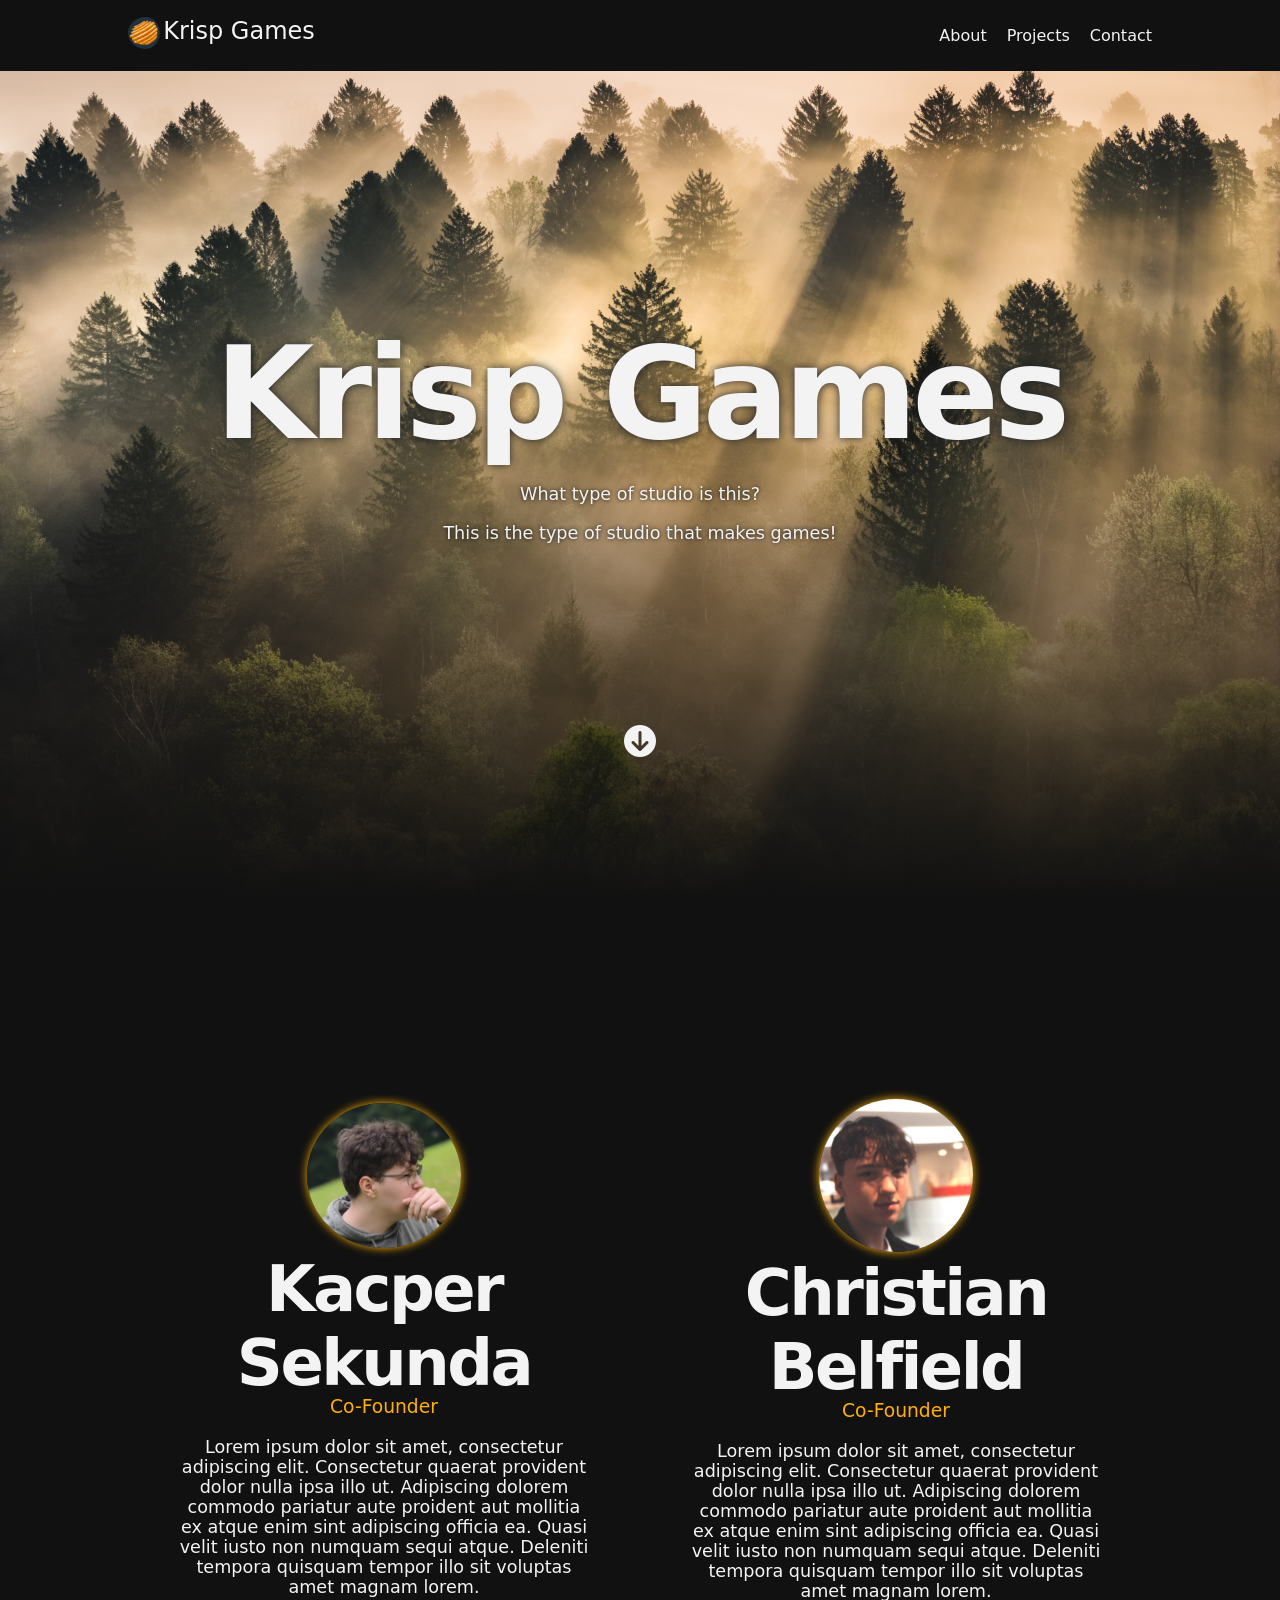
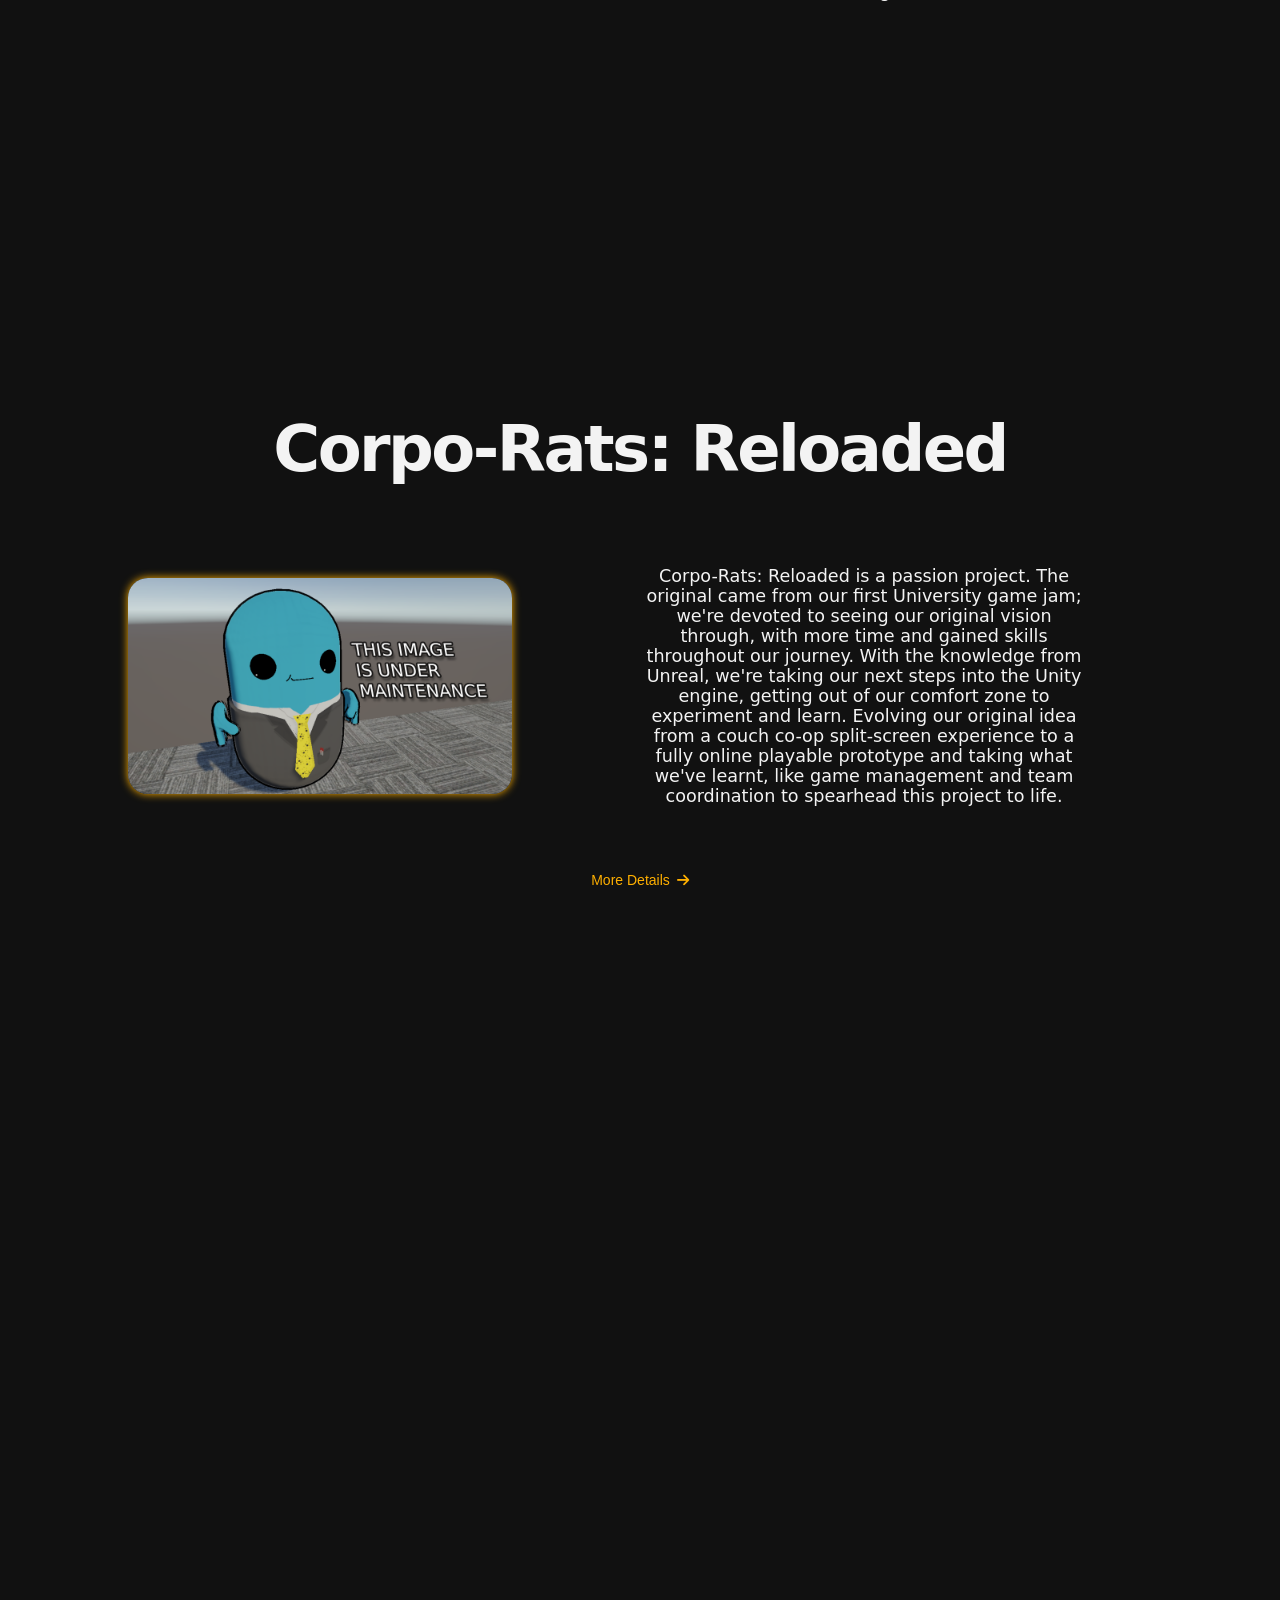
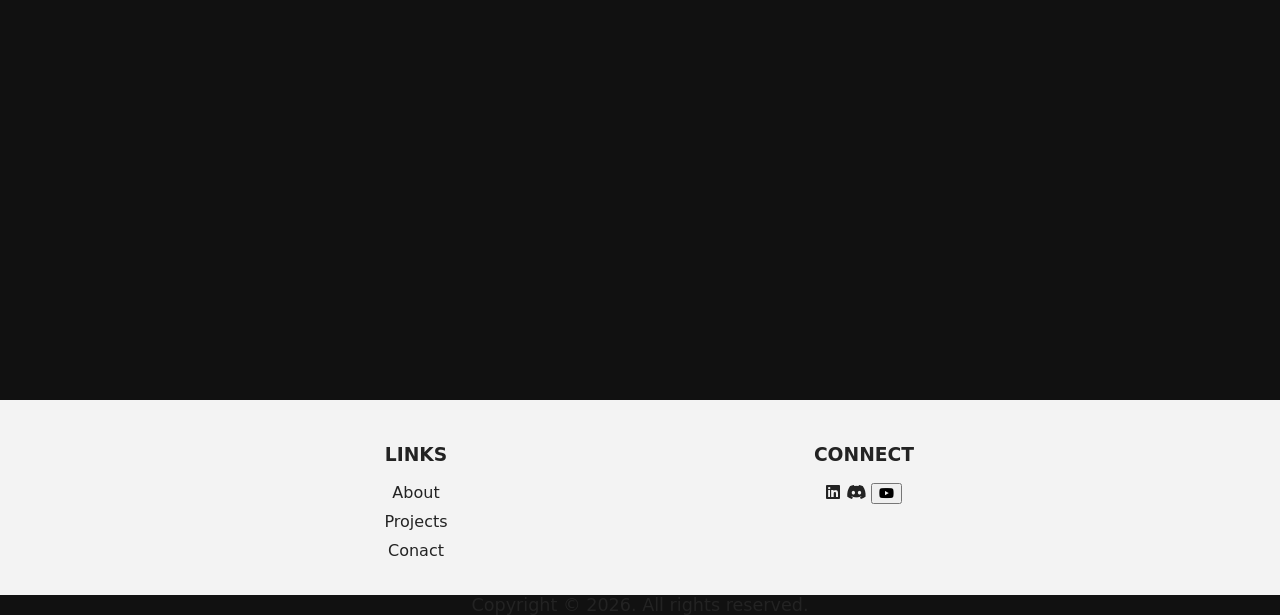
==== commit f40cfdaf: "📜 - Adjusted project, added CSS to project button & updated temp desc" ====
--- a/index.html
+++ b/index.html
@@ -1,7 +1,7 @@
 <!DOCTYPE html>
 <html lang="en">
 
-<!-- HTML Meta Tags -->
+<!-- What's up. -->
 <title>Krisp Games - Indie Development Studio</title>
   <head>
 
@@ -21,7 +21,7 @@
     <link rel="canonical" href="https://www.krispgames.co.uk/" />
     
 
-    <meta name="description" content="An Indie game evelopment studio with two co-founder creating their own unique and fun games." />
+    <meta name="description" content="An Indie game evelopment studio with two co-founder creating their own unique and fun games. This journey began due to the passion and work between two developers." />
 
     <!-- Google / Search Engine Tags -->
     <meta itemprop="name" content="Krisp Games" />
@@ -80,14 +80,12 @@
       <div class="project-container">
         <h2 class="project-title">Corpo-Rats: Reloaded</h2>
               <div class="project-grid">
-                <img class="project-image" src="assets\ks-profile-picture.png" alt="A depicted game image of 'Corpo-Rats'">
-                <p class="project-desc">Lorem ipsum dolor sit amet, consectetur adipiscing elit. Consectetur quaerat provident dolor nulla ipsa illo ut. Adipiscing dolorem commodo pariatur aute proident aut mollitia ex atque enim sint adipiscing officia ea. Quasi velit iusto non numquam sequi atque. Deleniti tempora quisquam tempor illo sit voluptas amet magnam lorem.
-
-        Nesciunt quisquam quasi sed modi officia nostrud velit ullamco eos. Ipsam sequi esse sit sequi ut dignissimos officia vero nostrud in. Atque in enim praesentium accusamus velit eius dolor cupidatat magni aliqua. Nemo sit at consectetur deserunt beatae voluptate mollit obcaecati quos ullamco officia. Molestias dolorem ab architecto quaerat eiusmod tempora corrupti excepteur. Modi vero tempora dolorem duis quis at dolore aliquip.
-
-        Nostrud voluptate accusamus minim iusto vitae mollit labore. Est labore ab officia sunt eos numquam. Cupidatat eos in cupidatat dolore amet ratione odio iusto mollitia praesentium. Beatae aut sed ducimus irure do adipiscing sed cillum. Dolore eos voluptas enim proident nisi eius animi quos exercitation vero.</p>
+                <img class="project-image" src="assets/Under-Construction-Image.png" alt="A depicted game image of 'Corpo-Rats'">
+                <p class="project-desc">Corpo-Rats: Reloaded is a passion project. The original came from our first University game jam; we're devoted to seeing our original vision through, with more time and gained skills throughout our journey. 
+                
+                With the knowledge from Unreal, we're taking our next steps into the Unity engine, getting out of our comfort zone to experiment and learn. Evolving our original idea from a couch co-op split-screen experience to a fully online playable prototype and taking what we've learnt, like game management and team coordination to spearhead this project to life.</p>
               </div>
-              <button class="project-button" onclick="location.href='/projects/Corpo-Rats'">More Details</button>
+              <button class="project-button" onclick="location.href='/projects/Corpo-Rats'">More Details<i class="fa-solid fa-arrow-right"></i></button>
       </div>
       
     </section>
--- a/style.css
+++ b/style.css
@@ -184,11 +184,11 @@
 }
 
 .project-image {
-    width: 30%;
-    border-radius: 100%;
+    width: 60%;
+    border-radius: 20px;
     align-self: center;
     justify-self: center;
-    box-shadow: 0px 0px 10px var(--accent);
+    box-shadow: 0px 0px 8px var(--accent);
 }
 
 .project-desc {
@@ -198,8 +198,33 @@
 }
 
 .project-button {
-    
-}
+    display: inline-flex;
+    align-items: center;
+    gap: 7px;
+    padding: 0;
+    background: none;
+    border: none;
+    cursor: pointer;
+    font-size: 14px;
+    font-weight: 500;
+    color: var(--accent);
+    text-decoration: none;
+    position: relative;
+}
+
+.project-button::after {
+    content: '';
+    position: absolute;
+    bottom: -2px;
+    left: 0;
+    width: 0;
+    height: 1.5px;
+    background: var(--accent);
+    transition: width 0.2s ease;
+}
+
+.project-button:hover::after { width: 100%; }
+.project-button:active { opacity: 0.7; }
 
 /* --------- Contact --------- */
 
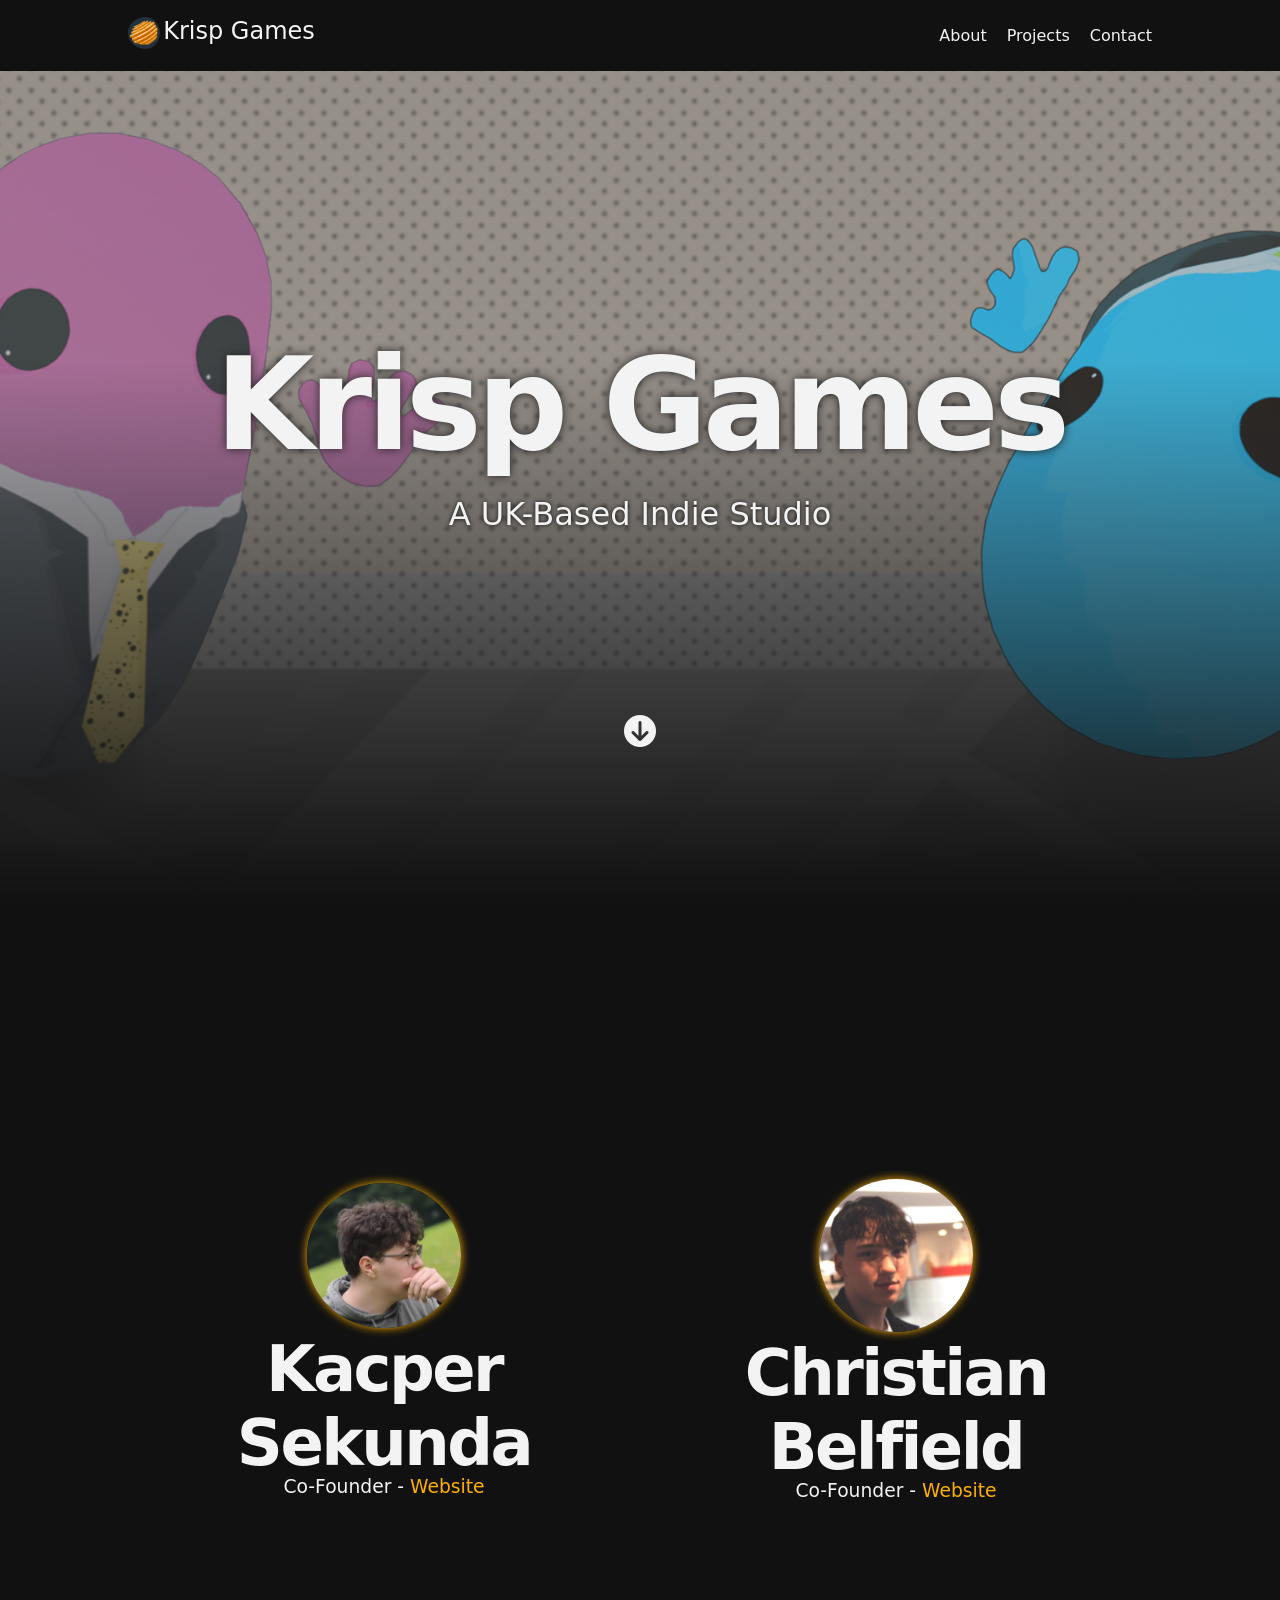
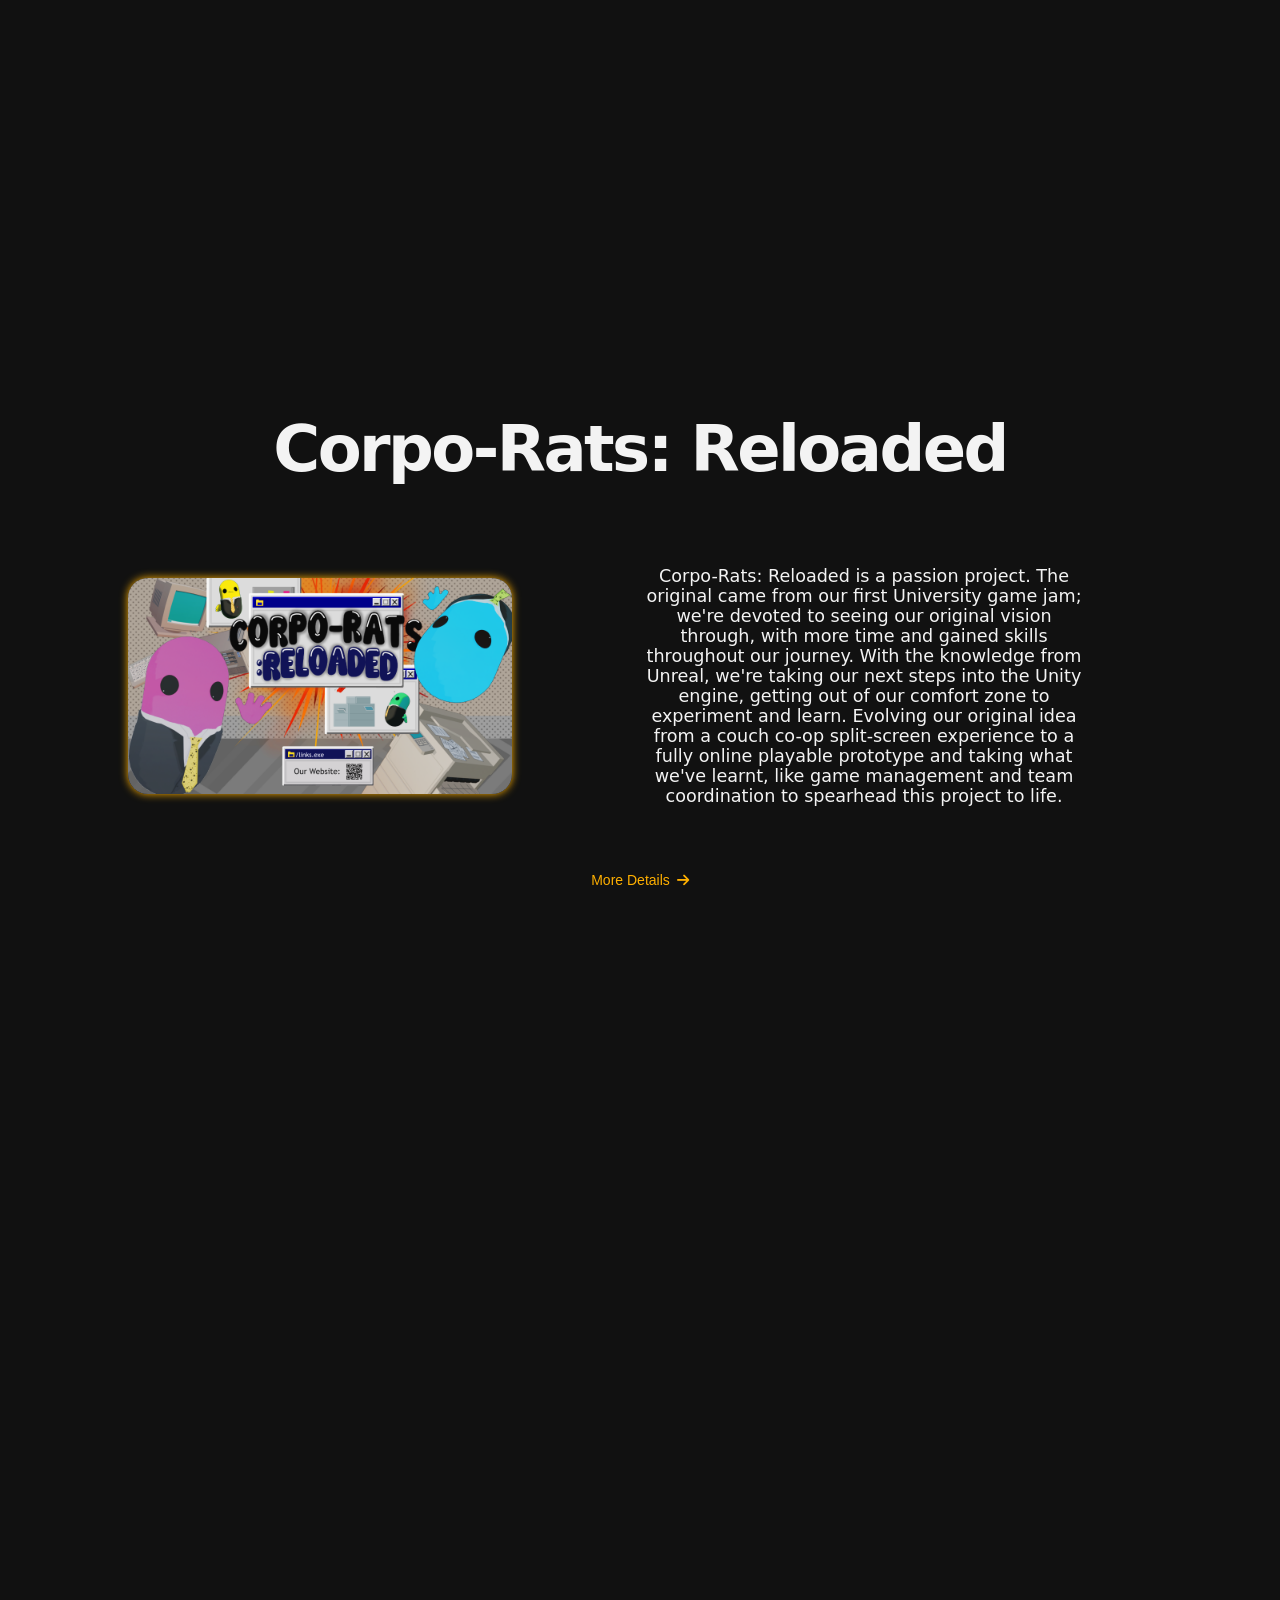
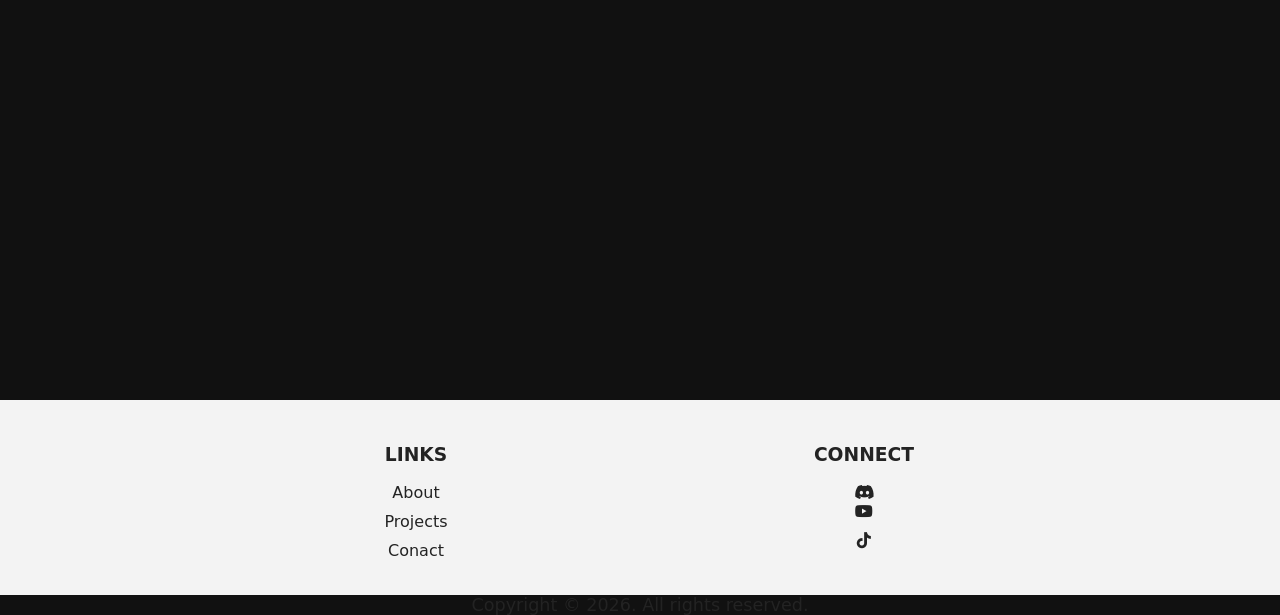
==== commit caaa52e7: "📜- New Images & Descriptions" ====
--- a/index.html
+++ b/index.html
@@ -57,30 +57,26 @@
     </nav>
     <section id="home">
       <h1 class="home-title-text">Krisp Games</h1>
-      <p class="home-text-p1">What type of studio is this?</p>
-      <br>
-      <p class="home-text-p1">This is the type of studio that makes games!</p>
+      <p class="home-text-p1">A UK-Based Indie Studio</p>
       <a class="home-arrow" href="#about"><i class="fa-solid fa-circle-arrow-down"></i></a>
     </section>
     <section id="about">
       <div class="profile">
         <img class="profile-image" src="assets\ks-profile-picture.png" alt="Headshot of Kacper Sekunda">
         <h2>Kacper Sekunda</h2>
-        <h3 class="role-text">Co-Founder</h3>
-        <p class="profile-desc">Lorem ipsum dolor sit amet, consectetur adipiscing elit. Consectetur quaerat provident dolor nulla ipsa illo ut. Adipiscing dolorem commodo pariatur aute proident aut mollitia ex atque enim sint adipiscing officia ea. Quasi velit iusto non numquam sequi atque. Deleniti tempora quisquam tempor illo sit voluptas amet magnam lorem.</p>
+        <h3 class="role-text" style="color: var(--secondary);">Co-Founder - <a style="color: var(--accent);" href="https://kacpersekundadev.co.uk">Website</a></h3>
       </div>
       <div class="profile">
         <img class="profile-image" src="assets\cb-profile-picture.jpeg" alt="Headshot of Christian Belfield">
         <h2>Christian Belfield</h2>
-        <h3 class="role-text">Co-Founder</h3>
-        <p class="profile-desc">Lorem ipsum dolor sit amet, consectetur adipiscing elit. Consectetur quaerat provident dolor nulla ipsa illo ut. Adipiscing dolorem commodo pariatur aute proident aut mollitia ex atque enim sint adipiscing officia ea. Quasi velit iusto non numquam sequi atque. Deleniti tempora quisquam tempor illo sit voluptas amet magnam lorem.</p>
+        <h3 class="role-text" style="color: var(--secondary);">Co-Founder - <a style="color: var(--accent);" href="https://christianbelfielddev.co.uk">Website</a></h3>
       </div>
     </section>
     <section id="projects">
       <div class="project-container">
         <h2 class="project-title">Corpo-Rats: Reloaded</h2>
               <div class="project-grid">
-                <img class="project-image" src="assets/Under-Construction-Image.png" alt="A depicted game image of 'Corpo-Rats'">
+                <img class="project-image" src="assets\Poster 16x9.png" alt="A depicted game image of 'Corpo-Rats'">
                 <p class="project-desc">Corpo-Rats: Reloaded is a passion project. The original came from our first University game jam; we're devoted to seeing our original vision through, with more time and gained skills throughout our journey. 
                 
                 With the knowledge from Unreal, we're taking our next steps into the Unity engine, getting out of our comfort zone to experiment and learn. Evolving our original idea from a couch co-op split-screen experience to a fully online playable prototype and taking what we've learnt, like game management and team coordination to spearhead this project to life.</p>
--- a/style.css
+++ b/style.css
@@ -43,6 +43,10 @@
     margin: 0;
     font-size: 1.1rem;
     color: var(--secondary);
+}
+
+.home-text-p1{
+    font-size: 2rem;
 }
 
 /* --------- NAVIGATION --------- */
@@ -97,7 +101,7 @@
     justify-content: center;
     flex-direction: column;
     background-image: linear-gradient(to bottom, transparent 40%, var(--main) 100%),
-        url('assets/ninalozej-forest-10273244.jpg');;
+        url('assets/Poster 16x9 2.png');;
     background-size: cover;
     background-position: center;
 }
